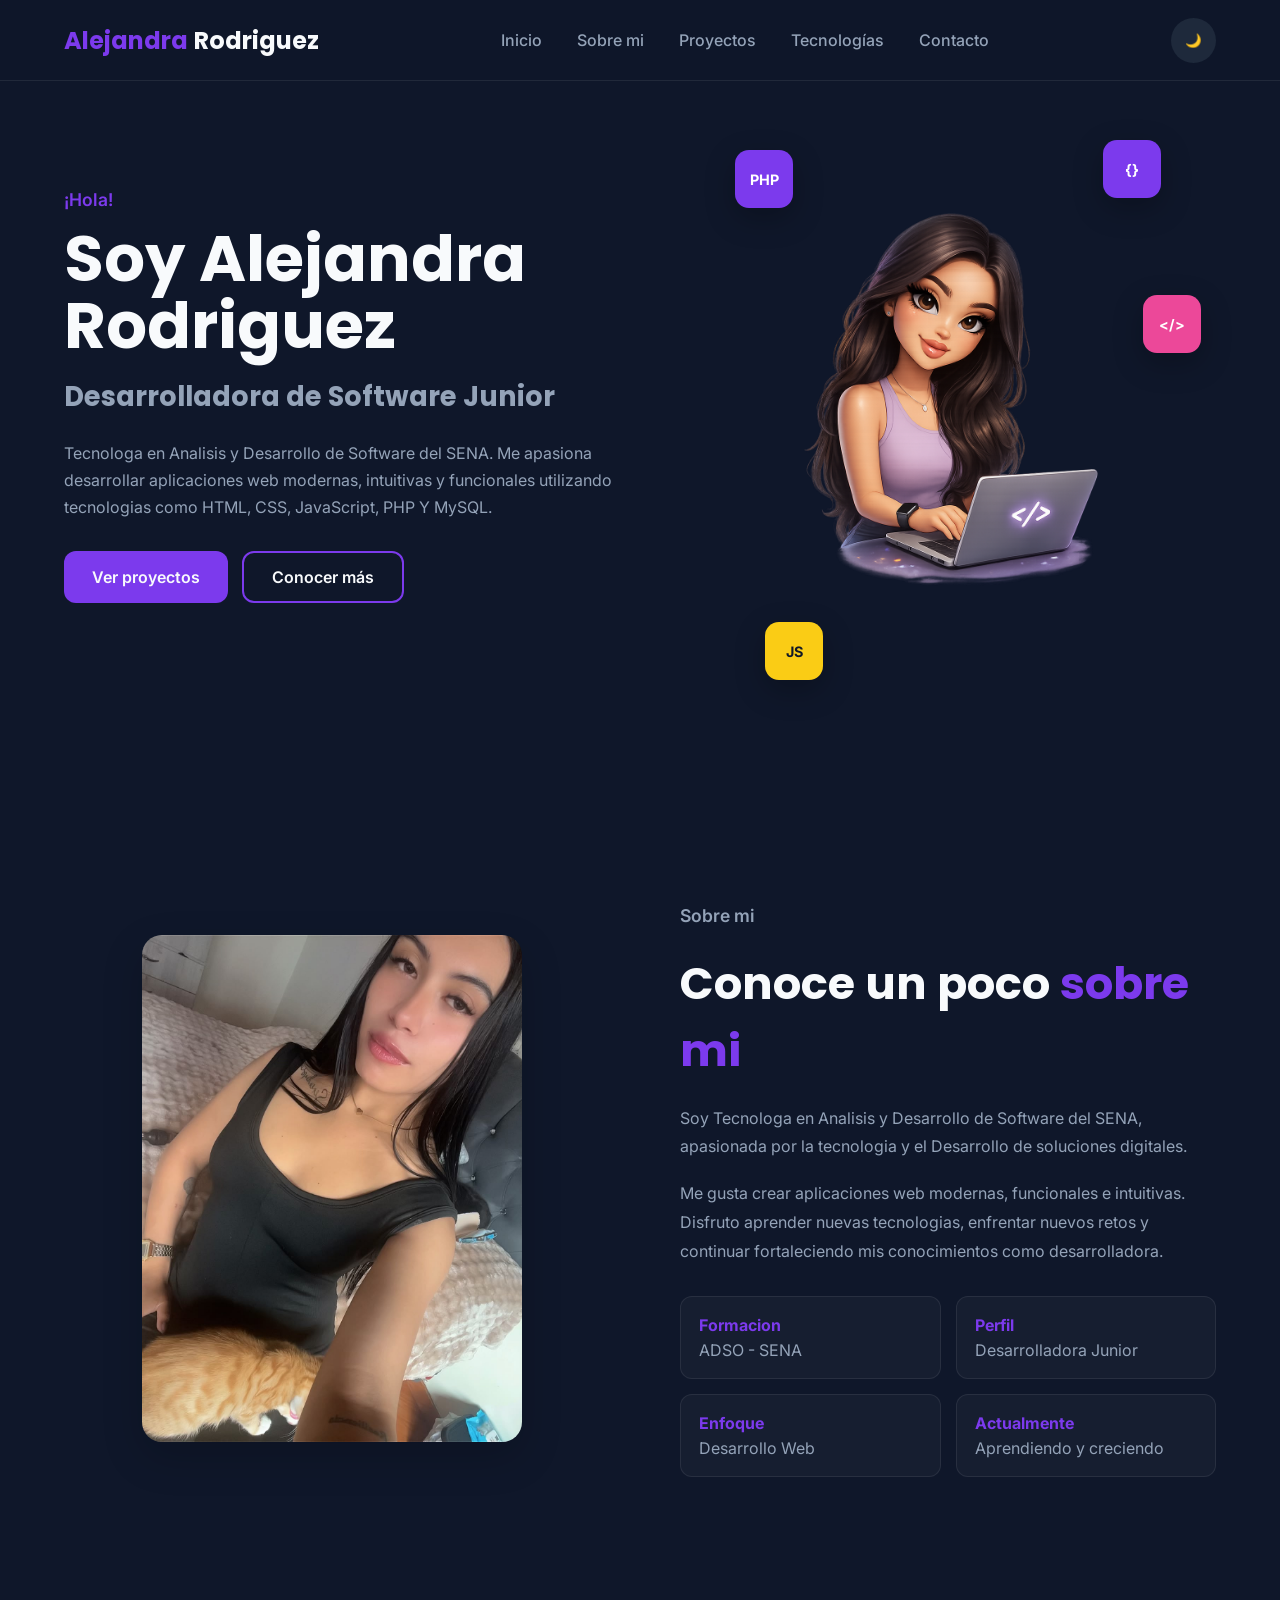
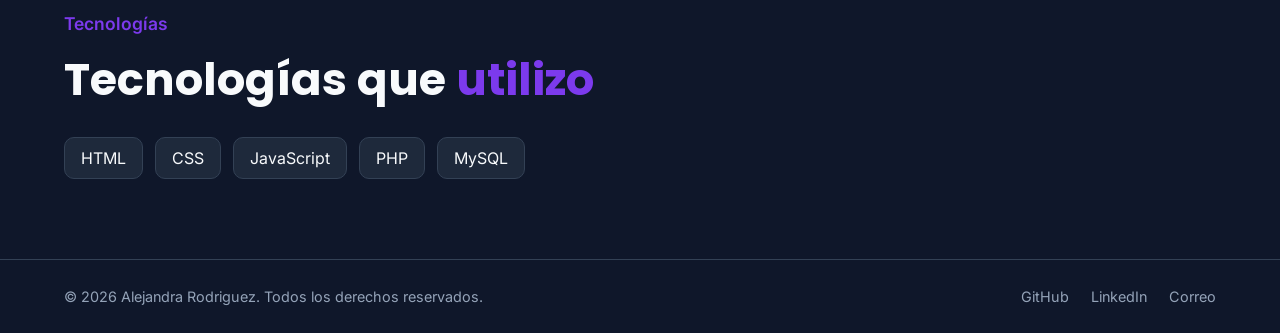
==== index.html @ d9936457 "Add portfolio website" ====
<!DOCTYPE html>
<html lang="es">

<head>
    
    <meta charset="UTF-8">
    <meta name="viewport" content="width=device-width, initial-scale=1.0">

    <title>Alejandra Rodriguez</title>

    <!--google fonts-->
    <link rel="preconnect" href="https://fonts.googleapis.com">
    <link rel="preconnect" href="https://fonts.gstatic.com" crossorigin>
    <link href="https://fonts.googleapis.com/css2?family=Inter:wght@300;400;500;600;700&family=Poppins:wght@400;500;600;700&display=swap" rel="stylesheet">

    <!--CSS-->

    <link rel="stylesheet" href="assets/css/variables.css">
    <link rel="stylesheet" href="assets/css/global.css">
    <link rel="stylesheet" href="assets/css/navbar.css">
    <link rel="stylesheet" href="assets/css/hero.css">
    <link rel="stylesheet" href="assets/css/about.css">
    <link rel="stylesheet" href="assets/css/projects.css">
    <link rel="stylesheet" href="assets/css/responsive.css">
    <link rel="stylesheet" href="assets/css/footer.css">
</head>
<body>
    <div id="navbar"></div>

    <main>

        <section id="inicio" class="hero">
            <div class="container hero-container">
                <!--==== TEXTO ===== -->

                <div class="hero-content">

                    <p class="hero-greeting">
                        ¡Hola!
                    </p>

                    <h1>
                        Soy <span>Alejandra Rodriguez</span>
                    </h1>

                    <h2>
                        Desarrolladora de Software Junior
                    </h2>

                    <p class="hero-description">
                        Tecnologa en Analisis y Desarrollo de Software del SENA.
                        Me apasiona desarrollar aplicaciones web modernas, 
                        intuitivas y funcionales utilizando tecnologias como
                        HTML, CSS, JavaScript, PHP Y MySQL.
                    </p>

                    <div class="hero-buttons">

                        <a href="pages/projects.html" class="btn-primary">
                            Ver proyectos
                        </a>

                        <a href="#sobre-mi" class="btn-secondary">
                            Conocer más
                        </a>
                    </div>

                </div>

                <!-- IMAGEN -->

                <div class="hero-image">

                    <div class="hero-glow"></div>

                    <div class="floating-tech tech-php">
                        PHP
                    </div>

                    <div class="floating-tech tech-js">
                        JS
                    </div>

                    <div class="floating-tech tech-html">
                        &lt;/&gt;
                    </div>

                    <div class="floating-tech tech-code">
                        {}
                    </div>

                    <img 
                    src="assets/img/profile/profile.png/ChatGPT Image 27 jul 2026, 09_53_08 p.m.png" alt="Alejandra Rodriguez">
                </div>
            </div>
        </section>

        <!--============== SOBRE MI ==============-->

        <section id="sobre-mi" class="about">

            <div class="container about-container">

                <!-- FOTO -->

                <div class="about-image">

                    <img
                    src="assets/img/about/Alejandra.jpeg" alt="Alejandra Rodriguez">
                </div>

                <!-- INFORMACION -->

                <div class="about-content">

                    <p class="about-label">
                        Sobre mi 
                    </p>

                    <h2>
                        Conoce un poco <span>sobre mi</span>
                    </h2>

                    <p>
                        Soy Tecnologa en Analisis y Desarrollo de Software
                        del SENA, apasionada por la tecnologia y el Desarrollo
                        de soluciones digitales.
                    </p>

                    <p>
                        Me gusta crear aplicaciones web modernas, funcionales 
                        e intuitivas. Disfruto aprender nuevas tecnologias,
                        enfrentar nuevos retos y continuar fortaleciendo mis 
                        conocimientos como desarrolladora.
                    </p>

                    <!-- INFORMACION PERSONAL/PROFESIONAL -->

                    <div class="about-info">

                        <div class="about-info-item">
                            <strong>Formacion</strong>
                            <span>ADSO - SENA</span>
                        </div>

                        <div class="about-info-item">
                            <strong>Perfil</strong>
                            <span>Desarrolladora Junior</span>
                        </div>

                        <div class="about-info-item">
                            <strong>Enfoque</strong>
                            <span>Desarrollo Web</span>
                        </div>

                        <div class="about-info-item">
                            <strong>Actualmente</strong>
                            <span>Aprendiendo y creciendo</span>
                        </div>
                    </div>
                </div>
            </div>
        </section>

        <section id="tecnologias" class="technologies">
            <div class="container">
                <p class="about-label">Tecnologías</p>
                <h2>Tecnologías que <span>utilizo</span></h2>
                <div class="technology-list" aria-label="Tecnologías">
                    <span>HTML</span><span>CSS</span><span>JavaScript</span>
                    <span>PHP</span><span>MySQL</span>
                </div>
            </div>
        </section>


    </main>

    <div id="site-footer"></div>

    <script src="assets/js/navbar.js"></script>
</body>
</html>
---- assets/css/variables.css ----
:root{

    /*===== COLORES =====*/

    --primary-color:#7C3AED;
    --secondary-color:#EC4899;
    --background-color:#0F172A;
    --surface-color:#1E293B;
    --white:#F8FAFC;
    --gray:#94A3B8;
    --border-color:#334155;

    /*==== TIPOGRAFIA =====*/

    --title-font: 'Poppins', sans-serif;
    --text-font: 'Inter', sans-serif;

    /*===== TAMAÑOS =====*/

    --h1:4rem;
    --h2:2.8rem;
    --h3:2rem;
    --text:1rem;
    --small:0.9rem;

    /*===== ESPACIADOS =====*/

    --section-padding:120px;
    --container-width:1200px;

    /*===== BORDES =====*/

    --radius:18px;

    /*===== SOMBRAS =====*/

    --shadow:0 15px 40px rgba(0,0,0,.18);

    /*===== TRANSICION =====*/

    --transition:0.35s ease;
}
---- assets/css/global.css ----
/* Reset */

*{

    margin:0;
    padding:0;
    box-sizing: border-box;

}

html{

    scroll-behavior: smooth;

}

body{
    background:var(--background-color);
    color:var(--white);
    font-family: var(--text-font);
    overflow-x: hidden;
}

/*contenedor*/

.container{

    width:90%;
    max-width: var(--container-width);
    margin:auto;
}

/*Titulos*/

h1,h2,h3{

    font-family:var(--title-font);

}

a{

    text-decoration: none;

}

li{
    list-style: none;
}

img{

    width: 100%;

    display: block;

}

section{

    padding:var(--section-padding) 0;

}

/*=========== BOTONES =========*/

.btn-primary,
.btn-secondary{

    display: inline-flex;
    align-items: center;
    justify-content: center;
    text-decoration: none;
    font-family:var(--text-font);
    font-size:1rem;
    padding: 14px 28px;
    border-radius: 12px;
    font-weight: 600;
    transition: var(--transition);
    cursor:pointer;

}

.btn-primary{

    background: var(--primary-color);
    color: var(--white);

}

.btn-primary:hover{

    transform: translateY(-4px);
    box-shadow: var(--shadow);

}

.btn-secondary{
    border:2px solid var(--primary-color);
    color: var(--white);
    background: transparent;

}

.btn-secondary:hover{
    background:var(--primary-color);

}
---- assets/css/navbar.css ----
/*======= HEADER ==========*/

.header{

    position: fixed;
    top: 0;
    left: 0;
    width: 100%;
    z-index: 1000;
    backdrop-filter: blur(12px);
    background: rgba(15, 23, 42, 0.75);
    border-bottom: 1px solid rgba(255, 255, 255, .08);
}

/*=========== NAVBAR =========*/

.navbar{

    position: relative;
    height: 80px;
    display: flex;
    justify-content: space-between;
    align-items: center;
}

.logo{

  display: flex;
  align-items: center;
  gap: 6px;
  font-family: var(--title-font);
  font-size: 1.5rem;
  font-weight: 700;
}

.logo-primary{

    color: var(--primary-color);

}

.logo-secondary{

    color: var(--white)
}

/*=============== MENU ===========*/

.nav-menu{

    display: flex;
    gap: 35px;
}

.nav-link{

    color: var(--gray);
    font-weight: 500;
    transition: var(--transition);
}

.nav-link:hover{

    color: var(--white);

}

/*============= BOTON =========*/

.theme-btn{

    width: 45px;
    height: 45px;
    border-radius: 50%;
    border: none;
    cursor: pointer;
    background: var(--surface-color);
    color: var(--white);
    transition: var(--transition);

}

.theme-btn:hover{

    background: var(--primary-color);
}

.menu-toggle {
    display: none;
    width: 42px;
    height: 42px;
    padding: 10px;
    border: 1px solid var(--border-color);
    border-radius: 10px;
    background: var(--surface-color);
    cursor: pointer;
}

.menu-toggle span {
    display: block;
    height: 2px;
    margin: 4px 0;
    background: var(--white);
}
---- assets/css/hero.css ----
/*=========== HERO =============*/

.hero{

    min-height: calc(100vh - 80px);
    display: flex;
    align-items: center;
    padding: 60px 0;
}

.hero-container{

    display: grid;
    grid-template-columns: 1fr 1fr;
    align-items: center;
    gap: 50px;
}

/*================ TEXTO =============*/

.hero-content{

    position: relative;
    z-index: 2;
}

.hero-greeting{

    color: var(--primary-color);
    font-size: 1.1rem;
    font-weight: 600;
    margin-bottom: 15px;
}

.hero h1{

    font-size: 4rem;
    line-height: 1.05;
    margin-bottom: 20px;
}


.hero h2{

    color: var(--gray);
    font-size: 1.7rem;
    line-height: 1.3;
    margin-bottom: 25px;
}

.hero-description{

    color: var(--gray);
    line-height: 1.7;
    max-width: 600px;
    margin-bottom: 30px;
}

/*============= BOTONES ============*/

.hero-social{
    display: flex;
    gap: 18px;
}

.hero-social a{

    color: var(--white);
    font-size: 0.95rem;
    transition: var(--transition);
}

.hero-social a:hover{

    color: var(--primary-color);
}

/*============== IMAGEN ==========*/

.hero-image{

    position: relative;
    min-height: 500px;
    display: flex;
    justify-content: center;
    align-items: center;
}

.hero-image img{

    width: 420px;
    max-width: 100%;
    position: relative;
    z-index: 2;
}


/*=========== ICONOS ==============*/

.floating-tech{

    position: absolute;
    display: flex;
    align-items: center;
    justify-content: center;
    width: 58px;
    height: 58px;
    border-radius: 14px;
    font-weight: 700;
    font-size: 0.9rem;
    z-index: 3;
    box-shadow: 0 10px 30px rgba(0, 0, 0, 0.25);
    animation: floating 4s ease-in-out infinite;
}

.tech-php{

    background: #7c3aed;
    top: 55px;
    left: 70px;
    color: white;
}

.tech-js{

    background: #facc15;
    color: #111827;
    bottom: 45px;
    left: 100px;
    animation-delay: 1.5s;
}

.tech-code{

    background: #7c3aed;
    top: 45px;
    right: 55px;
    color: white;
    animation-delay: 0.5s;
}

.tech-html{

    background: #ec4899;
    top: 200px;
    right: 15px;
    color: white;
    animation-delay: 1s;
}

/*============== ANIMACION ============*/

@keyframes floating{

    0%{
        transform: translateY(0);
    }
    50%{
        transform: translateY(-10px);
    }
    100%{
        transform: translateY(0);
    }
}

.hero-buttons {
    display: flex;
    flex-wrap: wrap;
    gap: 14px;
    margin-bottom: 28px;
}
---- assets/css/about.css ----
/*============= SOBRE MI ==============*/

.about{

    min-height: 0;
    display: flex;
    align-items: center;
    padding: 80px 0;

}

.about-container{

    display: grid;
    grid-template-columns: 1fr 1fr;
    align-items: center;
    gap: 80px;
}

/*============== IMAGEN ============*/

.about-image{

    display: flex;
    justify-content: center;
    align-items: center;
}

.about-image img{

    width: 380px;
    max-width: 100%;
    border-radius: 20px;
    object-fit: cover;
    box-shadow: var(--shadow);
}

/*============== CONTENIDO ==========*/

.about-content{

    max-width: 600px;
}

.about-label{

    color: var(--primary-color);
    font-size: 1.1rem;
    font-weight: 600;
    margin-bottom: 12px;
}

.about-content h2{

    font-size: 2.8rem;
    margin-bottom: 20px;
}

.about-content h2 span{

    color: var(--primary-color);
}

.about-content p{

    color: var(--gray);
    line-height: 1.8;
    margin-bottom: 18px;
}

/*================ INFORMACION ===========*/

.about-info{

    display: grid;
    grid-template-columns: repeat(2, 1fr);
    gap: 15px;
    margin-top: 30px;
}

.about-info-item{

    padding: 18px;
    border: 1px solid rgba(255, 255, 255, 0.08);
    border-radius: 12px;
    background: rgba(255, 255, 255, 0.03);
}

.about-info-item strong{

    display: block;
    color: var(--primary-color);
    margin-bottom: 5px;
}

.about-info-item span{

    color: var(--gray);
}
---- assets/css/projects.css ----
/*=============== SECCION PROYECTO ==========*/

.projects-section{

    min-height: calc(100vh - 80px);
    padding: 100px 10% 80px;
}

/*===============ENCABEZADO ===========*/

.projects-tag{

    display: inline-block;
    color: #8b5cf6;
    font-size: 16px;
    font-weight: 600;
    margin-bottom: 15px;
}

.section-tag {
    display: inline-block;
    color: #8b5cf6;
    font-size: 16px;
    font-weight: 600;
    margin-bottom: 15px;
}

.projects-header h1{

    margin: 0;
    color: #f8fafc;
    font-size: 48px;
    font-weight: 800;
    line-height: 1.15;
}

.projects-header h1 span{

    color: #8b5cf6;
}

.projects-header p{

    margin-top: 20px;
    color: #94a3b8;
    font-size: 17px;
    line-height: 1.7;
}

/*============= GRID DE PROYECTOS ============*/

.projects-grid{

    display: grid;
    grid-template-columns: repeat(
        auto-fit,
        minmax(min(100%, 320px), 1fr)
    );

    gap: 30px;
    max-width: 1100px;
    margin: 40px auto 0;
}

/*================ TARJETA =========*/

.project-card{

    background: #151d32;
    border: 1px solid rgba(139, 92, 246, 0.15);
    border-radius: 22px;
    overflow: hidden;
    transition: 
    transform 0.3s ease,
    border-color 0.3s ease,
    box-shadow 0.3s ease;
}

.project-card:hover{

    transform: translateY(-8px);
    border-color: rgba(139, 92, 246, 0.5);
    box-shadow: 0 20px 50px rgba(0, 0, 0, 0.25);
}

/*================ IMAGEN =============*/

.project-image{

    height: 250px;
    background: linear-gradient(135deg, #211c4d, #111827);

    display: flex;
    align-items: center;
    justify-content: center;
}

.image-placeholder{

    text-align: center;
    color: #8b5cf6;
}

.image-placeholder span{
    display: block;
    font-size: 55px;
    font-weight: 800;
    margin-bottom: 8px;

}

.image-placeholder p{

    margin: 0;
    color: #94a3b8;
    font-size: 14px;
}

/*================ CONTENIDO ==============*/

.project-content{

    padding: 30px;
}

.project-number{

    color: #8b5cf6;
    font-size: 13px;
    font-weight: 700;
    text-transform: uppercase;
    letter-spacing: 1px;
}

.project-content h2{

    margin: 10px 0 15px;
    color: #f8fafc;
    font-size: 30px;
    font-weight: 800;
}

.project-content p{

    margin-bottom: 25px;
    color: #94a3b8;
    font-size: 15px;
    line-height: 1.7;
}

/*================ TECNOLOGIAS ==============*/

.project-technologies{

    display: flex;
    flex-wrap: wrap;
    gap: 8px;
    margin-bottom: 28px;
}

.project-technologies span{

    padding: 7px 12px;
    background: rgba(139, 92, 246, 0.12);
    border: 1px solid rgba(139, 92, 246, 0.2);
    border-radius: 8px;
    color: #c4b5fd;
    font-size: 12px;
    font-weight: 600;
}

/*================= BOTON ===============*/

.project-button{

    display: inline-flex;
    align-items: center;
    gap: 10px;
    padding: 12px 20px;
    background: #7c3aed;
    border-radius: 10px;
    color: white;
    font-size: 14px;
    font-weight: 600;
    text-decoration: none;
    transition: 
    background 0.3s ease,
    transform 0.3s ease;
}

.project-button:hover{

    background: #8b5cf6;
    transform: translateX(4px);
}

.project-button span{

    font-size: 18px;
}

/*============== RESPONSIVE ============*/

@media (max-width: 768px) {

    .projects-section{
        padding: 80px 6%;
    }

    .projects-header h1 {
        font-size: 38px;
    }

    .projects-header p{
        font-size: 15px;
    }

    .project-image{
        height: 220px;
    }
}
---- assets/css/responsive.css ----
/* Shared responsive layout rules */

.technologies h2 {
    margin-bottom: 24px;
    font-size: var(--h2);
}

.technologies {
    padding: 56px 0 80px;
}

.technologies h2 span {
    color: var(--primary-color);
}

.technology-list {
    display: flex;
    flex-wrap: wrap;
    gap: 12px;
}

.technology-list span {
    padding: 10px 16px;
    border: 1px solid var(--border-color);
    border-radius: 10px;
    background: var(--surface-color);
    color: var(--white);
}

.light-theme {
    --background-color: #f8fafc;
    --surface-color: #e2e8f0;
    --white: #0f172a;
    --gray: #475569;
    --border-color: #cbd5e1;
    --shadow: 0 15px 40px rgba(15, 23, 42, 0.12);
}

.light-theme .header {
    background: rgba(248, 250, 252, 0.88);
    border-bottom-color: rgba(15, 23, 42, 0.1);
}

.light-theme .projects-header h1,
.light-theme .project-content h2,
.light-theme .project-detail-header h1,
.light-theme .project-description h2,
.light-theme .project-info h2 {
    color: #0f172a;
}

.light-theme .projects-header p,
.light-theme .project-content p,
.light-theme .project-detail-header p,
.light-theme .project-description p,
.light-theme .project-preview-placeholder,
.light-theme .project-info-item p,
.light-theme .image-placeholder p {
    color: #475569;
}

.light-theme .project-card,
.light-theme .feature-card,
.light-theme .project-info {
    background: #ffffff;
}

.light-theme .project-image,
.light-theme .project-preview {
    background: linear-gradient(135deg, #f3e8ff, #e2e8f0);
}

.light-theme .project-btn-secondary {
    color: #0f172a;
}

.light-theme .project-btn-github {
    background: #ffffff;
    color: #0f172a;
}

.light-theme .project-btn-github:hover {
    background: #f3e8ff;
}

.light-theme .project-tech {
    color: #5b21b6;
    background: #f3e8ff;
}

.light-theme .project-technologies span {
    color: #5b21b6;
}

@media (max-width: 850px) {
    .menu-toggle {
        display: block;
        order: 3;
    }

    .nav-menu {
        display: none;
        position: absolute;
        z-index: 5;
        top: 100%;
        left: 0;
        right: 0;
        padding: 10px 20px;
        flex-direction: column;
        gap: 0;
        border: 1px solid var(--border-color);
        border-radius: 0 0 14px 14px;
        background: var(--background-color);
        box-shadow: var(--shadow);
    }

    .nav-menu.is-open {
        display: flex;
    }

    .nav-link {
        display: block;
        padding: 12px 4px;
    }

    .hero-container,
    .about-container {
        grid-template-columns: minmax(0, 1fr);
        gap: 40px;
    }

    .hero-content {
        order: 1;
    }

    .hero-image {
        order: 0;
        min-height: 360px;
    }

    .hero-image img {
        width: min(360px, 80%);
    }

    .about-container {
        gap: 32px;
    }

    .about-image img {
        width: min(380px, 100%);
    }

    .project-content {
        gap: 36px;
    }
}

@media (max-width: 600px) {
    :root {
        --section-padding: 72px;
        --h2: 2rem;
    }

    .hero {
        padding-top: 100px;
    }

    .about {
        padding: 56px 0;
    }

    .technologies {
        padding: 40px 0 56px;
    }

    .hero h1 {
        font-size: clamp(2.3rem, 10vw, 3.2rem);
        overflow-wrap: anywhere;
    }

    .hero h2 {
        font-size: 1.35rem;
    }

    .hero-image {
        min-height: 300px;
    }

    .floating-tech {
        width: 48px;
        height: 48px;
    }

    .tech-php {
        left: 2%;
    }

    .tech-js {
        left: 5%;
    }

    .tech-code {
        right: 2%;
    }

    .tech-html {
        right: 0;
    }

    .about-info {
        grid-template-columns: 1fr;
    }

    .projects-section {
        padding-right: 5%;
        padding-left: 5%;
    }

    .project-content {
        padding: 22px;
    }

    .project-preview {
        min-height: 250px;
    }

    .technology-list span {
        padding: 9px 12px;
    }
}
---- assets/css/footer.css ----
.site-footer {
    padding: 28px 0;
    border-top: 1px solid var(--border-color);
    background: var(--background-color);
}

.footer-content {
    display: flex;
    align-items: center;
    justify-content: space-between;
    gap: 20px;
}

.footer-copyright {
    margin: 0;
    color: var(--gray);
    font-size: 0.9rem;
}

.footer-social {
    display: flex;
    flex-wrap: wrap;
    gap: 22px;
}

.footer-social a {
    color: var(--gray);
    font-size: 0.9rem;
    transition: color var(--transition);
}

.footer-social a:hover,
.footer-social a:focus-visible {
    color: var(--primary-color);
}

@media (max-width: 600px) {
    .footer-content {
        flex-direction: column;
        align-items: flex-start;
        gap: 14px;
    }

    .footer-social {
        gap: 16px;
    }
}
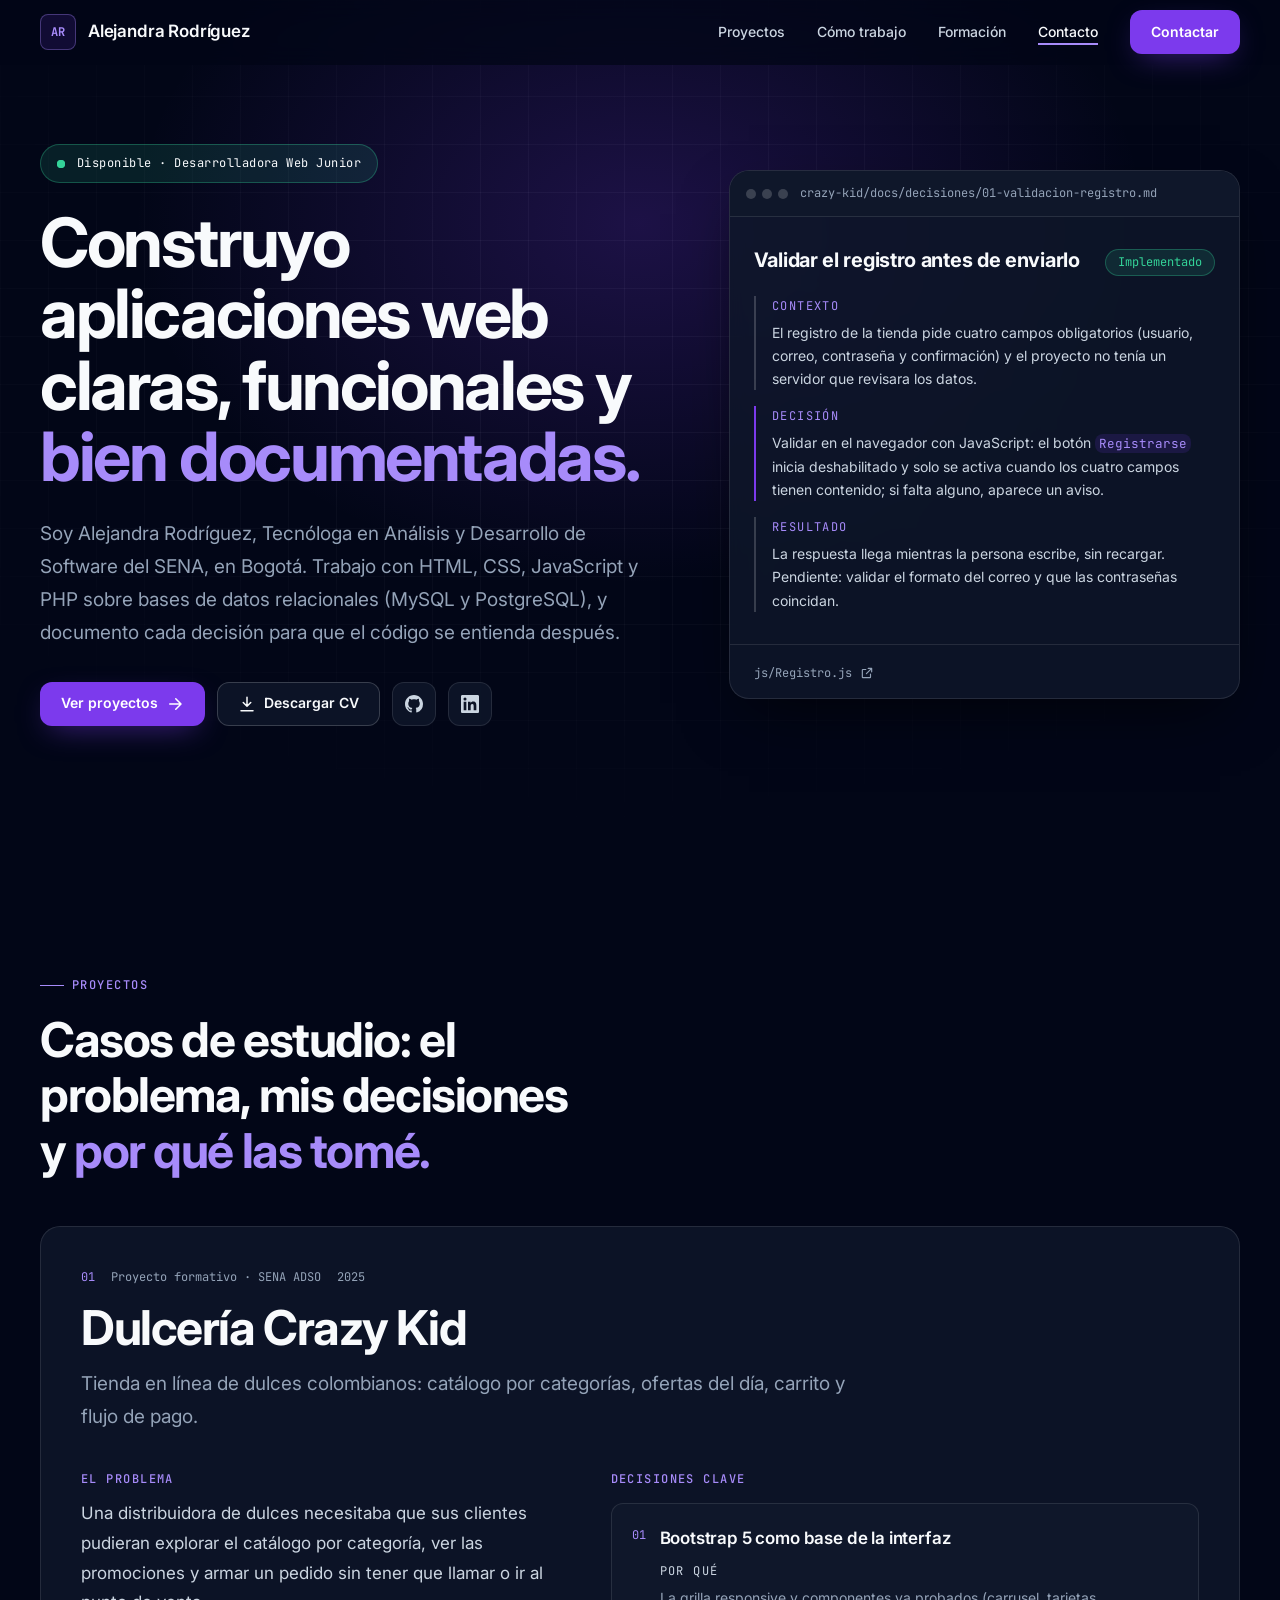
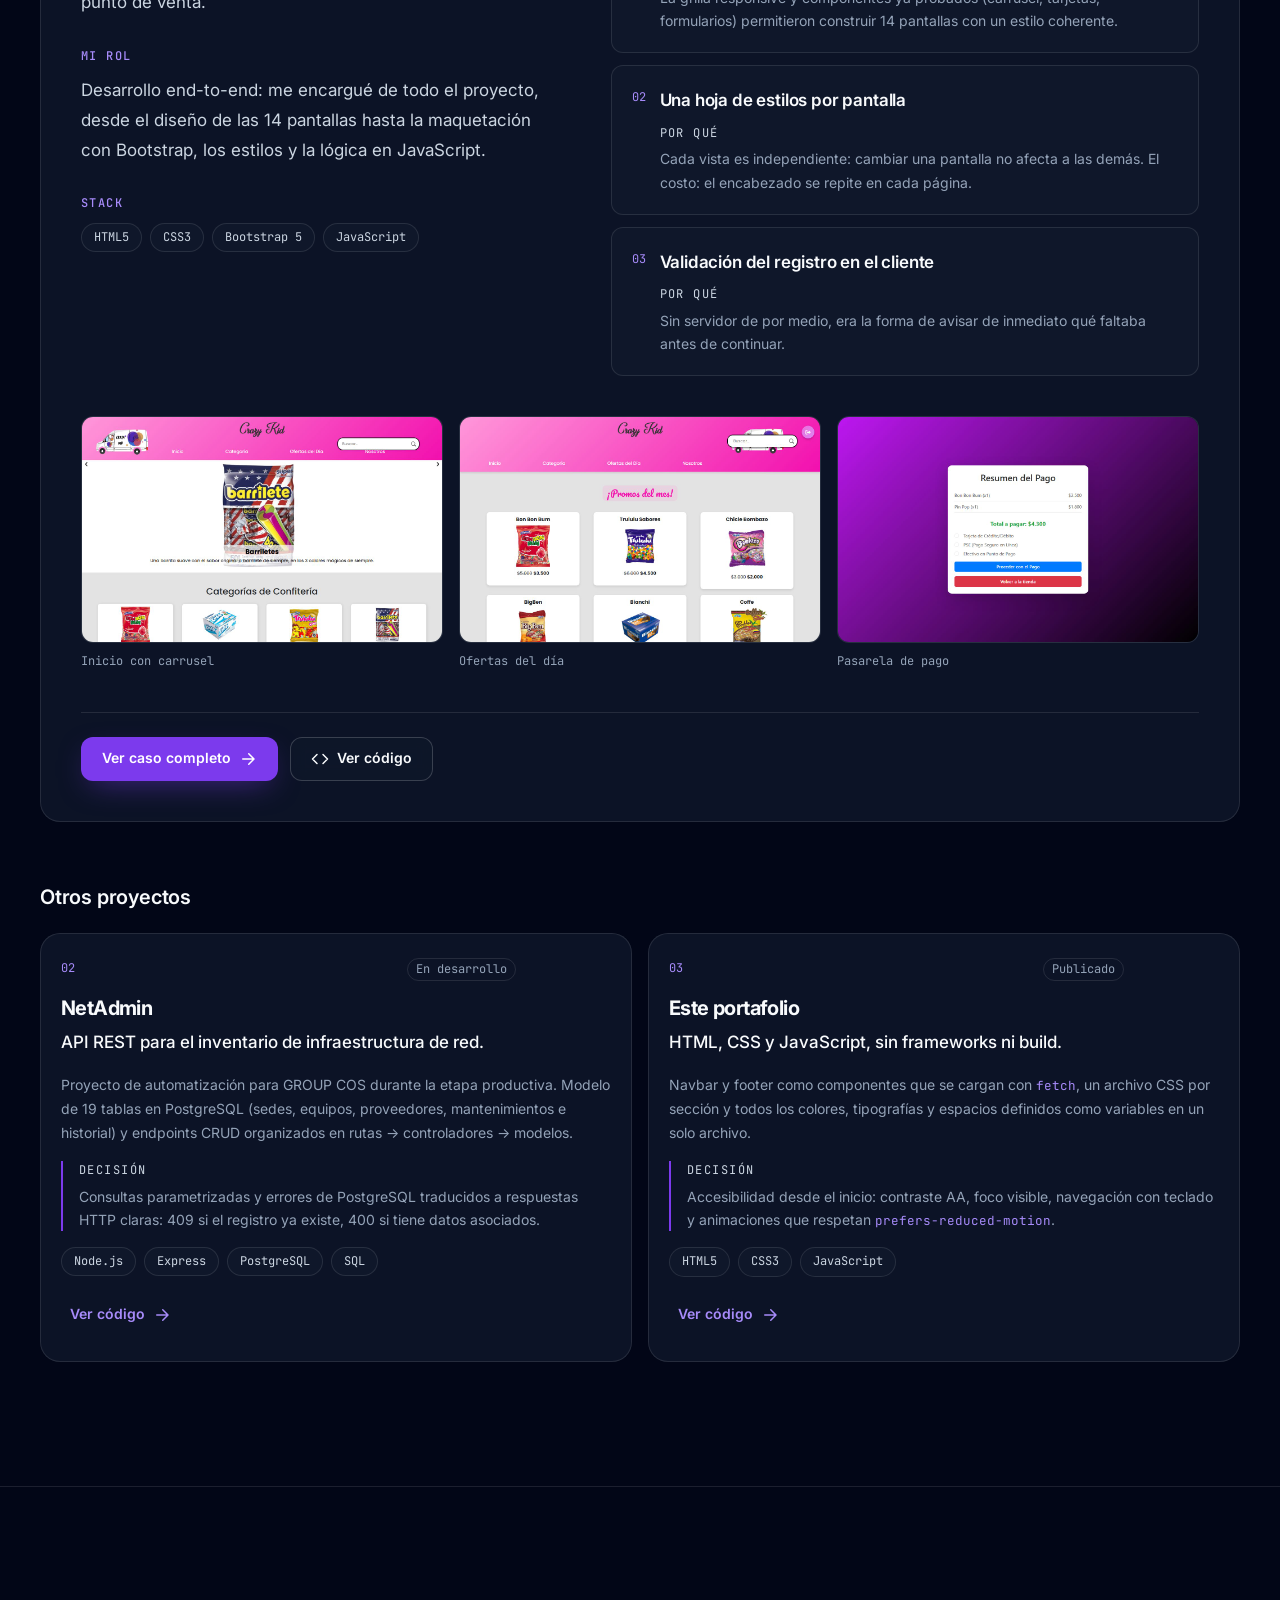
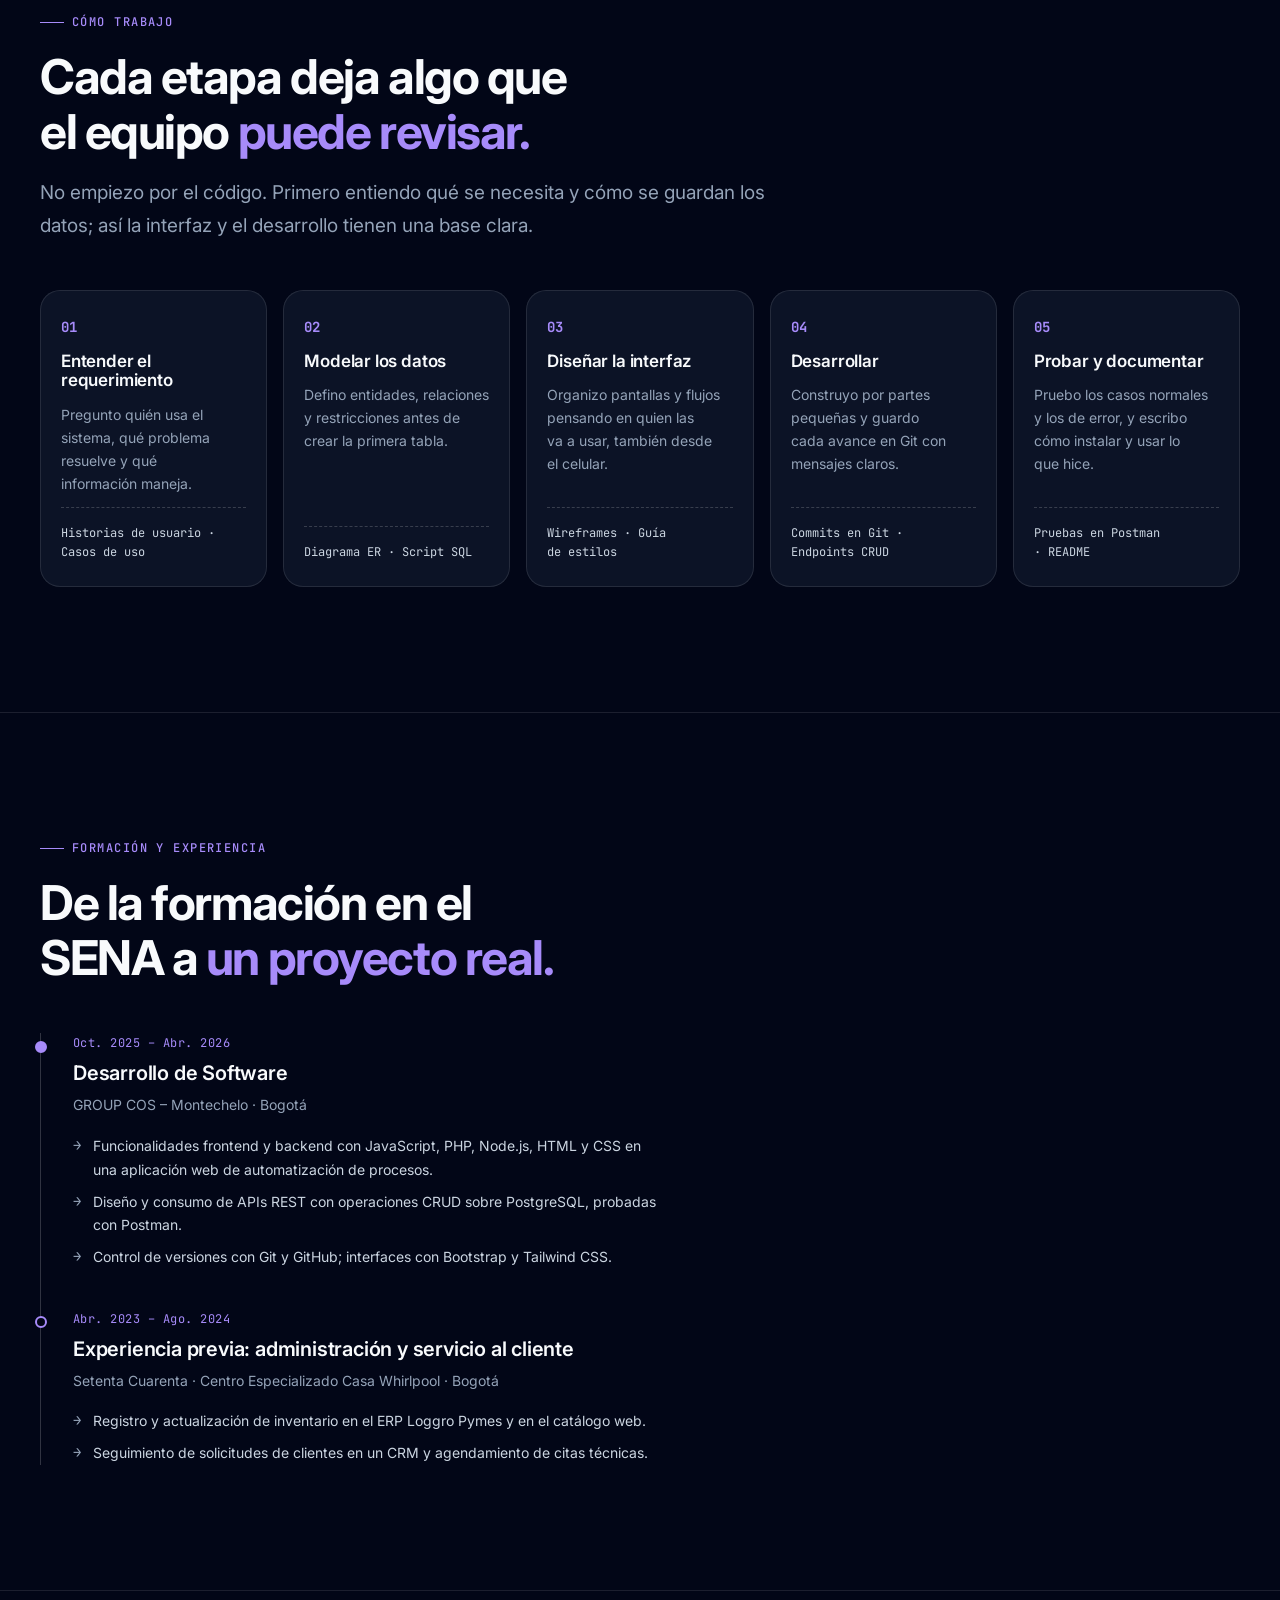
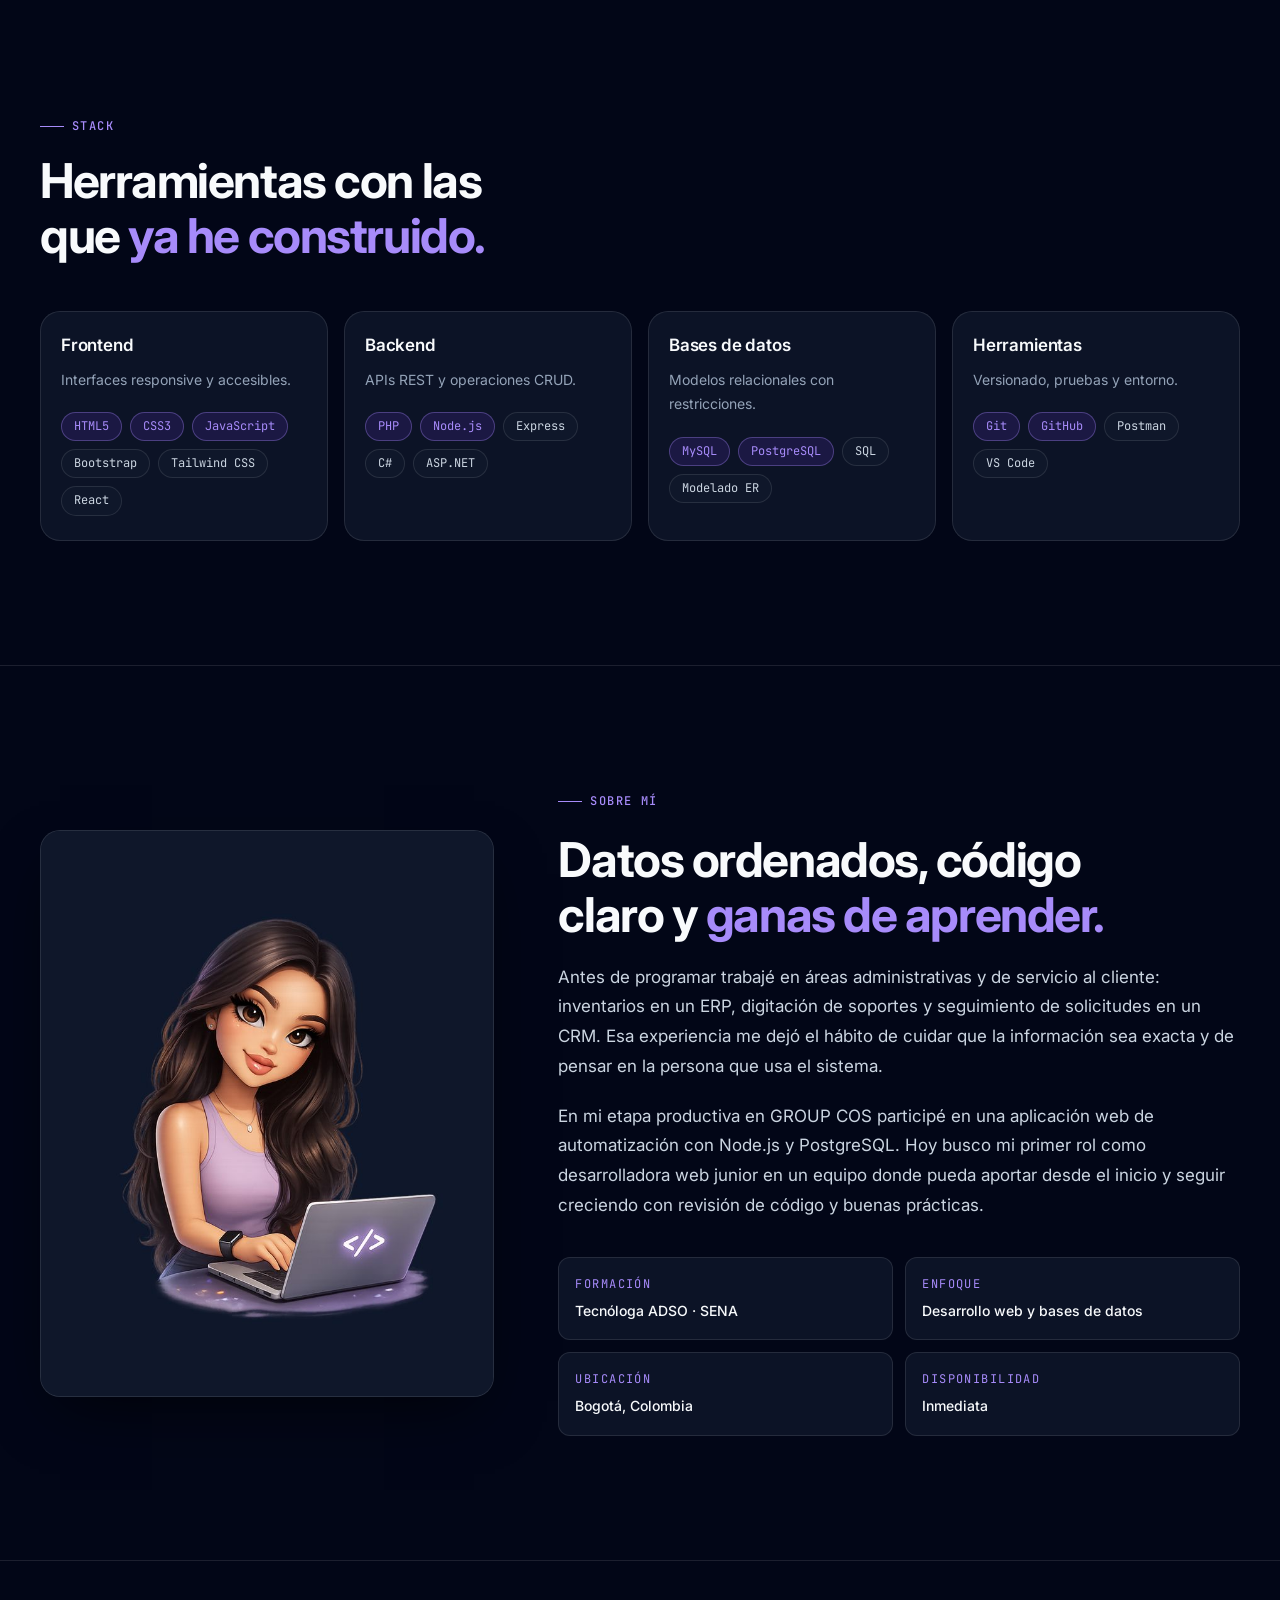
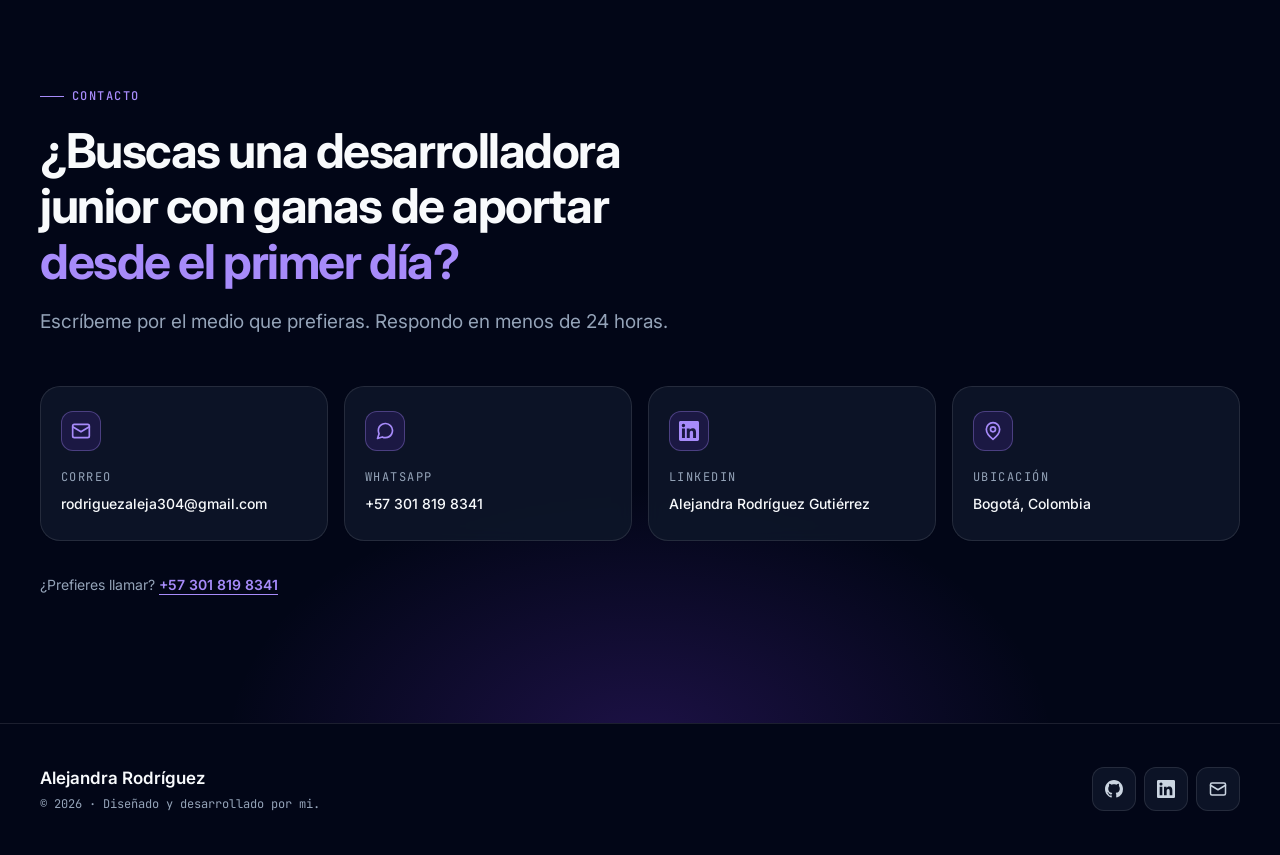
==== commit 04ca7a1b: "Rediseñar portafolio como one-page con casos de estudio - Nuevo sistema visual: fondo oscuro, acento" ====
--- a/index.html
+++ b/index.html
@@ -2,182 +2,638 @@
 <html lang="es">
 
 <head>
-    
     <meta charset="UTF-8">
     <meta name="viewport" content="width=device-width, initial-scale=1.0">
 
-    <title>Alejandra Rodriguez</title>
-
-    <!--google fonts-->
+    <title>Alejandra Rodríguez · Desarrolladora Web Junior</title>
+    <meta name="description" content="Portafolio de Alejandra Rodríguez, Tecnóloga en Análisis y Desarrollo de Software (SENA) en Bogotá. Desarrollo web con HTML, CSS, JavaScript, PHP y bases de datos relacionales.">
+    <meta name="theme-color" content="#020617">
+    <meta property="og:title" content="Alejandra Rodríguez · Desarrolladora Web Junior">
+    <meta property="og:description" content="Construyo aplicaciones web claras, funcionales y bien documentadas.">
+    <meta property="og:type" content="website">
+
+    <script>document.documentElement.classList.add("js");</script>
+
+    <!-- Fuentes -->
     <link rel="preconnect" href="https://fonts.googleapis.com">
     <link rel="preconnect" href="https://fonts.gstatic.com" crossorigin>
-    <link href="https://fonts.googleapis.com/css2?family=Inter:wght@300;400;500;600;700&family=Poppins:wght@400;500;600;700&display=swap" rel="stylesheet">
-
-    <!--CSS-->
-
+    <link href="https://fonts.googleapis.com/css2?family=Inter:wght@400;500;600;700&family=JetBrains+Mono:wght@400;500;700&display=swap" rel="stylesheet">
+
+    <!-- CSS -->
     <link rel="stylesheet" href="assets/css/variables.css">
     <link rel="stylesheet" href="assets/css/global.css">
     <link rel="stylesheet" href="assets/css/navbar.css">
     <link rel="stylesheet" href="assets/css/hero.css">
+    <link rel="stylesheet" href="assets/css/projects.css">
+    <link rel="stylesheet" href="assets/css/process.css">
+    <link rel="stylesheet" href="assets/css/education.css">
+    <link rel="stylesheet" href="assets/css/technologies.css">
     <link rel="stylesheet" href="assets/css/about.css">
-    <link rel="stylesheet" href="assets/css/projects.css">
+    <link rel="stylesheet" href="assets/css/contact.css">
+    <link rel="stylesheet" href="assets/css/footer.css">
     <link rel="stylesheet" href="assets/css/responsive.css">
-    <link rel="stylesheet" href="assets/css/footer.css">
 </head>
-<body>
+
+<body data-root="">
+
+    <a href="#main" class="skip-link">Saltar al contenido</a>
+
     <div id="navbar"></div>
 
-    <main>
-
-        <section id="inicio" class="hero">
-            <div class="container hero-container">
-                <!--==== TEXTO ===== -->
+    <main id="main">
+
+        <!--================ 1. HERO ================-->
+
+        <section id="inicio" class="hero" aria-labelledby="hero-title">
+            <div class="hero-bg" aria-hidden="true">
+                <div class="hero-grid"></div>
+                <div class="hero-glow"></div>
+            </div>
+
+            <div class="container hero-inner">
 
                 <div class="hero-content">
 
-                    <p class="hero-greeting">
-                        ¡Hola!
+                    <p class="status-badge">
+                        <span class="status-dot" aria-hidden="true"></span>
+                        Disponible · Desarrolladora Web Junior
                     </p>
 
-                    <h1>
-                        Soy <span>Alejandra Rodriguez</span>
+                    <h1 id="hero-title" class="hero-title">
+                        Construyo aplicaciones web claras, funcionales y
+                        <span class="accent">bien documentadas.</span>
                     </h1>
 
-                    <h2>
-                        Desarrolladora de Software Junior
+                    <p class="hero-summary">
+                        Soy Alejandra Rodríguez, Tecnóloga en Análisis y Desarrollo de Software
+                        del SENA, en Bogotá. Trabajo con HTML, CSS, JavaScript y PHP sobre bases
+                        de datos relacionales (MySQL y PostgreSQL), y documento cada decisión
+                        para que el código se entienda después.
+                    </p>
+
+                    <div class="btn-group hero-actions">
+                        <a href="#proyectos" class="btn btn--primary">
+                            Ver proyectos
+                            <svg viewBox="0 0 24 24" fill="none" stroke="currentColor" stroke-width="2" stroke-linecap="round" stroke-linejoin="round" aria-hidden="true"><path d="M5 12h14M13 5l7 7-7 7"/></svg>
+                        </a>
+
+                        <a href="assets/docs/cv-alejandra-rodriguez.pdf" class="btn btn--secondary" download>
+                            <svg viewBox="0 0 24 24" fill="none" stroke="currentColor" stroke-width="2" stroke-linecap="round" stroke-linejoin="round" aria-hidden="true"><path d="M12 3v12m0 0-5-5m5 5 5-5M4 21h16"/></svg>
+                            Descargar CV
+                        </a>
+
+                        <a href="https://github.com/alejandra08-lang" class="btn btn--icon" target="_blank" rel="noopener noreferrer" aria-label="GitHub (se abre en una pestaña nueva)">
+                            <svg viewBox="0 0 16 16" fill="currentColor" aria-hidden="true"><path d="M8 0C3.58 0 0 3.58 0 8c0 3.54 2.29 6.53 5.47 7.59.4.07.55-.17.55-.38 0-.19-.01-.82-.01-1.49-2.01.37-2.53-.49-2.69-.94-.09-.23-.48-.94-.82-1.13-.28-.15-.68-.52-.01-.53.63-.01 1.08.58 1.23.82.72 1.21 1.87.87 2.33.66.07-.52.28-.87.51-1.07-1.78-.2-3.64-.89-3.64-3.95 0-.87.31-1.59.82-2.15-.08-.2-.36-1.02.08-2.12 0 0 .67-.21 2.2.82.64-.18 1.32-.27 2-.27.68 0 1.36.09 2 .27 1.53-1.04 2.2-.82 2.2-.82.44 1.1.16 1.92.08 2.12.51.56.82 1.27.82 2.15 0 3.07-1.87 3.75-3.65 3.95.29.25.54.73.54 1.48 0 1.07-.01 1.93-.01 2.2 0 .21.15.46.55.38A8.01 8.01 0 0 0 16 8c0-4.42-3.58-8-8-8z"/></svg>
+                        </a>
+
+                        <a href="https://www.linkedin.com/in/alejandra-rodr%C3%ADguez-guti%C3%A9rrez-524193262" class="btn btn--icon" target="_blank" rel="noopener noreferrer" aria-label="LinkedIn (se abre en una pestaña nueva)">
+                            <svg viewBox="0 0 24 24" fill="currentColor" aria-hidden="true"><path d="M20.45 20.45h-3.56v-5.57c0-1.33-.02-3.04-1.85-3.04-1.85 0-2.14 1.45-2.14 2.94v5.67H9.35V9h3.41v1.56h.05c.48-.9 1.64-1.85 3.37-1.85 3.6 0 4.27 2.37 4.27 5.46v6.28zM5.34 7.43a2.06 2.06 0 1 1 0-4.13 2.06 2.06 0 0 1 0 4.13zM7.12 20.45H3.56V9h3.56v11.45zM22.22 0H1.77C.79 0 0 .77 0 1.73v20.54C0 23.23.79 24 1.77 24h20.45c.98 0 1.78-.77 1.78-1.73V1.73C24 .77 23.2 0 22.22 0z"/></svg>
+                        </a>
+                    </div>
+
+                </div>
+
+                <!-- Tarjeta tipo documento técnico: decisión real del proyecto Dulcería
+                     (ver PROYECTO_V4/js/Registro.js en el repositorio crazy-kids) -->
+
+                <article class="doc-card card" aria-label="Ejemplo de documentación técnica: decisión 01 del proyecto Dulcería">
+
+                    <header class="doc-card-bar">
+                        <span class="doc-card-dots" aria-hidden="true"><i></i><i></i><i></i></span>
+                        <span class="doc-card-path">crazy-kid/docs/decisiones/01-validacion-registro.md</span>
+                    </header>
+
+                    <div class="doc-card-body">
+                        <div class="doc-card-head">
+                            <h2 class="doc-card-title">Validar el registro antes de enviarlo</h2>
+                            <span class="doc-card-status">Implementado</span>
+                        </div>
+
+                        <dl class="doc-card-blocks">
+                            <div class="doc-block">
+                                <dt>Contexto</dt>
+                                <dd>
+                                    El registro de la tienda pide cuatro campos obligatorios
+                                    (usuario, correo, contraseña y confirmación) y el proyecto
+                                    no tenía un servidor que revisara los datos.
+                                </dd>
+                            </div>
+                            <div class="doc-block">
+                                <dt>Decisión</dt>
+                                <dd>
+                                    Validar en el navegador con JavaScript: el botón
+                                    <code>Registrarse</code> inicia deshabilitado y solo se activa
+                                    cuando los cuatro campos tienen contenido; si falta alguno,
+                                    aparece un aviso.
+                                </dd>
+                            </div>
+                            <div class="doc-block">
+                                <dt>Resultado</dt>
+                                <dd>
+                                    La respuesta llega mientras la persona escribe, sin recargar.
+                                    Pendiente: validar el formato del correo y que las contraseñas coincidan.
+                                </dd>
+                            </div>
+                        </dl>
+                    </div>
+
+                    <footer class="doc-card-foot">
+                        <a href="https://github.com/alejandra08-lang/crazy-kids/blob/main/PROYECTO_V4/js/Registro.js" target="_blank" rel="noopener noreferrer">
+                            js/Registro.js
+                            <span class="sr-only">(ver el código en GitHub, se abre en una pestaña nueva)</span>
+                            <svg viewBox="0 0 24 24" fill="none" stroke="currentColor" stroke-width="2" stroke-linecap="round" stroke-linejoin="round" aria-hidden="true"><path d="M14 4h6v6M20 4l-9 9M18 14v5a1 1 0 0 1-1 1H5a1 1 0 0 1-1-1V7a1 1 0 0 1 1-1h5"/></svg>
+                        </a>
+                    </footer>
+
+                </article>
+
+            </div>
+        </section>
+
+        <!--================ 2. PROYECTOS ================-->
+
+        <section id="proyectos" class="section projects" aria-labelledby="proyectos-title">
+            <div class="container">
+
+                <header class="section-header" data-reveal>
+                    <p class="eyebrow">Proyectos</p>
+                    <h2 id="proyectos-title" class="section-title">
+                        Casos de estudio: el problema, mis decisiones y
+                        <span class="accent">por qué las tomé.</span>
                     </h2>
-
-                    <p class="hero-description">
-                        Tecnologa en Analisis y Desarrollo de Software del SENA.
-                        Me apasiona desarrollar aplicaciones web modernas, 
-                        intuitivas y funcionales utilizando tecnologias como
-                        HTML, CSS, JavaScript, PHP Y MySQL.
+                </header>
+
+                <!-- PROYECTO DESTACADO: DULCERÍA -->
+
+                <article class="case-card card" aria-labelledby="dulceria-title" data-reveal>
+
+                    <header class="case-header">
+                        <p class="case-meta">
+                            <span>01</span>
+                            <span>Proyecto formativo · SENA ADSO</span>
+                            <span>2025</span>
+                        </p>
+                        <h3 id="dulceria-title" class="case-title">Dulcería Crazy Kid</h3>
+                        <p class="case-tagline">
+                            Tienda en línea de dulces colombianos: catálogo por categorías,
+                            ofertas del día, carrito y flujo de pago.
+                        </p>
+                    </header>
+
+                    <div class="case-body">
+
+                        <div class="case-story">
+                            <div class="case-block">
+                                <h4 class="case-label">El problema</h4>
+                                <p>
+                                    Una distribuidora de dulces necesitaba que sus clientes pudieran
+                                    explorar el catálogo por categoría, ver las promociones y armar un
+                                    pedido sin tener que llamar o ir al punto de venta.
+                                </p>
+                            </div>
+
+                            <div class="case-block">
+                                <h4 class="case-label">Mi rol</h4>
+                                <p>
+                                    Desarrollo end-to-end: me encargué de todo el proyecto,
+                                    desde el diseño de las 14 pantallas hasta la maquetación
+                                    con Bootstrap, los estilos y la lógica en JavaScript.
+                                </p>
+                            </div>
+
+                            <div class="case-block">
+                                <h4 class="case-label">Stack</h4>
+                                <ul class="chip-list" aria-label="Tecnologías de Dulcería">
+                                    <li class="chip">HTML5</li>
+                                    <li class="chip">CSS3</li>
+                                    <li class="chip">Bootstrap 5</li>
+                                    <li class="chip">JavaScript</li>
+                                </ul>
+                            </div>
+                        </div>
+
+                        <div class="case-decisions">
+                            <h4 class="case-label">Decisiones clave</h4>
+                            <!-- [COMPLETAR: confirma o ajusta cada "por qué"; se dedujeron del código del repositorio] -->
+                            <ol class="decision-list">
+                                <li class="decision">
+                                    <h5 class="decision-title">Bootstrap 5 como base de la interfaz</h5>
+                                    <p class="decision-why">
+                                        <span class="decision-why-label">Por qué</span>
+                                        La grilla responsive y componentes ya probados (carrusel,
+                                        tarjetas, formularios) permitieron construir 14 pantallas con
+                                        un estilo coherente.
+                                    </p>
+                                </li>
+                                <li class="decision">
+                                    <h5 class="decision-title">Una hoja de estilos por pantalla</h5>
+                                    <p class="decision-why">
+                                        <span class="decision-why-label">Por qué</span>
+                                        Cada vista es independiente: cambiar una pantalla no afecta
+                                        a las demás. El costo: el encabezado se repite en cada página.
+                                    </p>
+                                </li>
+                                <li class="decision">
+                                    <h5 class="decision-title">Validación del registro en el cliente</h5>
+                                    <p class="decision-why">
+                                        <span class="decision-why-label">Por qué</span>
+                                        Sin servidor de por medio, era la forma de avisar de inmediato
+                                        qué faltaba antes de continuar.
+                                    </p>
+                                </li>
+                            </ol>
+                        </div>
+
+                    </div>
+
+                    <ul class="case-gallery" aria-label="Capturas de Dulcería">
+                        <li>
+                            <figure>
+                                <img src="assets/img/projects/dulceria/inicio.jpg" width="1280" height="800" loading="lazy" alt="Página de inicio de Crazy Kid: encabezado rosado con el logo, menú y buscador, carrusel de productos y categorías de confitería.">
+                                <figcaption>Inicio con carrusel</figcaption>
+                            </figure>
+                        </li>
+                        <li>
+                            <figure>
+                                <img src="assets/img/projects/dulceria/ofertas.jpg" width="1280" height="800" loading="lazy" alt="Página de ofertas del día con tarjetas de productos que muestran el precio anterior tachado y el precio de promoción.">
+                                <figcaption>Ofertas del día</figcaption>
+                            </figure>
+                        </li>
+                        <li>
+                            <figure>
+                                <img src="assets/img/projects/dulceria/pasarela.jpg" width="1280" height="800" loading="lazy" alt="Resumen del pago con dos productos, total a pagar y opciones de tarjeta, PSE o efectivo.">
+                                <figcaption>Pasarela de pago</figcaption>
+                            </figure>
+                        </li>
+                    </ul>
+
+                    <footer class="btn-group case-actions">
+                        <a href="pages/proyecto-dulceria.html" class="btn btn--primary">
+                            Ver caso completo
+                            <svg viewBox="0 0 24 24" fill="none" stroke="currentColor" stroke-width="2" stroke-linecap="round" stroke-linejoin="round" aria-hidden="true"><path d="M5 12h14M13 5l7 7-7 7"/></svg>
+                        </a>
+                        <a href="https://github.com/alejandra08-lang/crazy-kids" class="btn btn--secondary" target="_blank" rel="noopener noreferrer">
+                            <svg viewBox="0 0 24 24" fill="none" stroke="currentColor" stroke-width="2" stroke-linecap="round" stroke-linejoin="round" aria-hidden="true"><path d="m16 18 6-6-6-6M8 6l-6 6 6 6"/></svg>
+                            Ver código
+                            <span class="sr-only">(se abre en una pestaña nueva)</span>
+                        </a>                    </footer>
+
+                </article>
+
+                <!-- OTROS PROYECTOS -->
+
+                <h3 class="subsection-title" data-reveal>Otros proyectos</h3>
+
+                <ul class="mini-grid">
+
+                    <li class="mini-card card" data-reveal>
+                        <p class="mini-meta">
+                            <span>02</span>
+                            <span class="mini-status">En desarrollo</span>
+                        </p>
+                        <h4 class="mini-title">NetAdmin</h4>
+                        <p class="mini-tagline">API REST para el inventario de infraestructura de red.</p>
+                        <p class="mini-desc">
+                            Proyecto de automatización para GROUP COS durante la etapa productiva.
+                            Modelo de 19 tablas en PostgreSQL (sedes, equipos, proveedores,
+                            mantenimientos e historial) y endpoints CRUD organizados en
+                            rutas → controladores → modelos.
+                        </p>
+                        <p class="mini-decision">
+                            <span class="decision-why-label">Decisión</span>
+                            Consultas parametrizadas y errores de PostgreSQL traducidos a respuestas
+                            HTTP claras: 409 si el registro ya existe, 400 si tiene datos asociados.
+                        </p>
+                        <ul class="chip-list" aria-label="Tecnologías de NetAdmin">
+                            <li class="chip">Node.js</li>
+                            <li class="chip">Express</li>
+                            <li class="chip">PostgreSQL</li>
+                            <li class="chip">SQL</li>
+                        </ul>
+                        <a href="https://github.com/alejandra08-lang/netadmin" class="btn btn--ghost mini-link" target="_blank" rel="noopener noreferrer">
+                            Ver código <span class="sr-only">de NetAdmin (se abre en una pestaña nueva)</span>
+                            <svg viewBox="0 0 24 24" fill="none" stroke="currentColor" stroke-width="2" stroke-linecap="round" stroke-linejoin="round" aria-hidden="true"><path d="M5 12h14M13 5l7 7-7 7"/></svg>
+                        </a>
+                    </li>
+
+                    <li class="mini-card card" data-reveal>
+                        <p class="mini-meta">
+                            <span>03</span>
+                            <span class="mini-status">Publicado</span>
+                        </p>
+                        <h4 class="mini-title">Este portafolio</h4>
+                        <p class="mini-tagline">HTML, CSS y JavaScript, sin frameworks ni build.</p>
+                        <p class="mini-desc">
+                            Navbar y footer como componentes que se cargan con <code>fetch</code>,
+                            un archivo CSS por sección y todos los colores, tipografías y espacios
+                            definidos como variables en un solo archivo.
+                        </p>
+                        <p class="mini-decision">
+                            <span class="decision-why-label">Decisión</span>
+                            Accesibilidad desde el inicio: contraste AA, foco visible, navegación
+                            con teclado y animaciones que respetan <code>prefers-reduced-motion</code>.
+                        </p>
+                        <ul class="chip-list" aria-label="Tecnologías del portafolio">
+                            <li class="chip">HTML5</li>
+                            <li class="chip">CSS3</li>
+                            <li class="chip">JavaScript</li>
+                        </ul>
+                        <a href="https://github.com/alejandra08-lang/PORTAFOLIO2026" class="btn btn--ghost mini-link" target="_blank" rel="noopener noreferrer">
+                            Ver código <span class="sr-only">del portafolio (se abre en una pestaña nueva)</span>
+                            <svg viewBox="0 0 24 24" fill="none" stroke="currentColor" stroke-width="2" stroke-linecap="round" stroke-linejoin="round" aria-hidden="true"><path d="M5 12h14M13 5l7 7-7 7"/></svg>
+                        </a>
+                    </li>
+
+                </ul>
+
+            </div>
+        </section>
+
+        <!--================ 3. CÓMO TRABAJO ================-->
+
+        <section id="proceso" class="section process" aria-labelledby="proceso-title">
+            <div class="container">
+
+                <header class="section-header" data-reveal>
+                    <p class="eyebrow">Cómo trabajo</p>
+                    <h2 id="proceso-title" class="section-title">
+                        Cada etapa deja algo que el equipo
+                        <span class="accent">puede revisar.</span>
+                    </h2>
+                    <p class="section-lead">
+                        No empiezo por el código. Primero entiendo qué se necesita y cómo se
+                        guardan los datos; así la interfaz y el desarrollo tienen una base clara.
                     </p>
-
-                    <div class="hero-buttons">
-
-                        <a href="pages/projects.html" class="btn-primary">
-                            Ver proyectos
-                        </a>
-
-                        <a href="#sobre-mi" class="btn-secondary">
-                            Conocer más
-                        </a>
-                    </div>
-
+                </header>
+
+                <ol class="process-list">
+                    <li class="process-step card" data-reveal>
+                        <span class="process-number" aria-hidden="true">01</span>
+                        <h3>Entender el requerimiento</h3>
+                        <p>Pregunto quién usa el sistema, qué problema resuelve y qué información maneja.</p>
+                        <p class="process-output"><span class="sr-only">Entregable: </span>Historias de usuario · Casos de uso</p>
+                    </li>
+                    <li class="process-step card" data-reveal>
+                        <span class="process-number" aria-hidden="true">02</span>
+                        <h3>Modelar los datos</h3>
+                        <p>Defino entidades, relaciones y restricciones antes de crear la primera tabla.</p>
+                        <p class="process-output"><span class="sr-only">Entregable: </span>Diagrama ER · Script SQL</p>
+                    </li>
+                    <li class="process-step card" data-reveal>
+                        <span class="process-number" aria-hidden="true">03</span>
+                        <h3>Diseñar la interfaz</h3>
+                        <p>Organizo pantallas y flujos pensando en quien las va a usar, también desde el celular.</p>
+                        <p class="process-output"><span class="sr-only">Entregable: </span>Wireframes · Guía de estilos</p>
+                    </li>
+                    <li class="process-step card" data-reveal>
+                        <span class="process-number" aria-hidden="true">04</span>
+                        <h3>Desarrollar</h3>
+                        <p>Construyo por partes pequeñas y guardo cada avance en Git con mensajes claros.</p>
+                        <p class="process-output"><span class="sr-only">Entregable: </span>Commits en Git · Endpoints CRUD</p>
+                    </li>
+                    <li class="process-step card" data-reveal>
+                        <span class="process-number" aria-hidden="true">05</span>
+                        <h3>Probar y documentar</h3>
+                        <p>Pruebo los casos normales y los de error, y escribo cómo instalar y usar lo que hice.</p>
+                        <p class="process-output"><span class="sr-only">Entregable: </span>Pruebas en Postman · README</p>
+                    </li>
+                </ol>
+
+            </div>
+        </section>
+
+        <!--================ 4. FORMACIÓN Y EXPERIENCIA ================-->
+
+        <section id="formacion" class="section education" aria-labelledby="formacion-title">
+            <div class="container">
+
+                <header class="section-header" data-reveal>
+                    <p class="eyebrow">Formación y experiencia</p>
+                    <h2 id="formacion-title" class="section-title">
+                        De la formación en el SENA a
+                        <span class="accent">un proyecto real.</span>
+                    </h2>
+                </header>
+
+                <ol class="timeline">
+
+                    <li class="timeline-item" data-reveal>
+                        <p class="timeline-period">Oct. 2025 – Abr. 2026</p>
+                        <h3 class="timeline-title">Desarrollo de Software </h3>
+                        <p class="timeline-place">GROUP COS – Montechelo · Bogotá</p>
+                        <ul class="timeline-list">
+                            <li>Funcionalidades frontend y backend con JavaScript, PHP, Node.js, HTML y CSS en una aplicación web de automatización de procesos.</li>
+                            <li>Diseño y consumo de APIs REST con operaciones CRUD sobre PostgreSQL, probadas con Postman.</li>
+                            <li>Control de versiones con Git y GitHub; interfaces con Bootstrap y Tailwind CSS.</li>
+                        </ul>
+                    </li>
+
+
+                    <li class="timeline-item" data-reveal>
+                        <p class="timeline-period">Abr. 2023 – Ago. 2024</p>
+                        <h3 class="timeline-title">Experiencia previa: administración y servicio al cliente</h3>
+                        <p class="timeline-place">Setenta Cuarenta · Centro Especializado Casa Whirlpool · Bogotá</p>
+                        <ul class="timeline-list">
+                            <li>Registro y actualización de inventario en el ERP Loggro Pymes y en el catálogo web.</li>
+                            <li>Seguimiento de solicitudes de clientes en un CRM y agendamiento de citas técnicas.</li>
+                        </ul>
+                    </li>
+
+                </ol>
+
+            </div>
+        </section>
+
+        <!--================ 5. STACK ================-->
+
+        <section id="stack" class="section stack" aria-labelledby="stack-title">
+            <div class="container">
+
+                <header class="section-header" data-reveal>
+                    <p class="eyebrow">Stack</p>
+                    <h2 id="stack-title" class="section-title">
+                        Herramientas con las que
+                        <span class="accent">ya he construido.</span>
+                    </h2>
+                </header>
+
+                <ul class="stack-grid">
+                    <li class="stack-card card" data-reveal>
+                        <h3>Frontend</h3>
+                        <p class="stack-note">Interfaces responsive y accesibles.</p>
+                        <ul class="chip-list">
+                            <li class="chip chip--accent">HTML5</li>
+                            <li class="chip chip--accent">CSS3</li>
+                            <li class="chip chip--accent">JavaScript</li>
+                            <li class="chip">Bootstrap</li>
+                            <li class="chip">Tailwind CSS</li>
+                            <li class="chip">React</li>
+                        </ul>
+                    </li>
+                    <li class="stack-card card" data-reveal>
+                        <h3>Backend</h3>
+                        <p class="stack-note">APIs REST y operaciones CRUD.</p>
+                        <ul class="chip-list">
+                            <li class="chip chip--accent">PHP</li>
+                            <li class="chip chip--accent">Node.js</li>
+                            <li class="chip">Express</li>
+                            <li class="chip">C#</li>
+                            <li class="chip">ASP.NET</li>
+                        </ul>
+                    </li>
+                    <li class="stack-card card" data-reveal>
+                        <h3>Bases de datos</h3>
+                        <p class="stack-note">Modelos relacionales con restricciones.</p>
+                        <ul class="chip-list">
+                            <li class="chip chip--accent">MySQL</li>
+                            <li class="chip chip--accent">PostgreSQL</li>
+                            <li class="chip">SQL</li>
+                            <li class="chip">Modelado ER</li>
+                        </ul>
+                    </li>
+                    <li class="stack-card card" data-reveal>
+                        <h3>Herramientas</h3>
+                        <p class="stack-note">Versionado, pruebas y entorno.</p>
+                        <ul class="chip-list">
+                            <li class="chip chip--accent">Git</li>
+                            <li class="chip chip--accent">GitHub</li>
+                            <li class="chip">Postman</li>
+                            <li class="chip">VS Code</li>
+                        </ul>
+                    </li>
+                </ul>
+
+            </div>
+        </section>
+
+        <!--================ 6. SOBRE MÍ ================-->
+
+        <section id="sobre-mi" class="section about" aria-labelledby="sobre-mi-title">
+            <div class="container about-inner">
+
+                <figure class="about-media" data-reveal>
+                    <img src="assets/img/profile/alejandra-ilustracion.jpg" width="720" height="1080" loading="lazy" alt="Ilustración de Alejandra Rodríguez sonriendo frente a un portátil con el símbolo de código en la tapa.">
+                </figure>
+
+                <div class="about-content" data-reveal>
+                    <p class="eyebrow">Sobre mí</p>
+                    <h2 id="sobre-mi-title" class="section-title">
+                        Datos ordenados, código claro y
+                        <span class="accent">ganas de aprender.</span>
+                    </h2>
+
+                    <!-- [COMPLETAR: revisa que estos párrafos suenen a ti] -->
+                    <p>
+                        Antes de programar trabajé en áreas administrativas y de servicio al cliente:
+                        inventarios en un ERP, digitación de soportes y seguimiento de solicitudes en
+                        un CRM. Esa experiencia me dejó el hábito de cuidar que la información sea
+                        exacta y de pensar en la persona que usa el sistema.
+                    </p>
+                    <p>
+                        En mi etapa productiva en GROUP COS participé en una aplicación web de
+                        automatización con Node.js y PostgreSQL. Hoy busco mi primer rol como
+                        desarrolladora web junior en un equipo donde pueda aportar desde el inicio
+                        y seguir creciendo con revisión de código y buenas prácticas.
+                    </p>
+
+                    <dl class="about-facts">
+                        <div class="about-fact">
+                            <dt>Formación</dt>
+                            <dd>Tecnóloga ADSO · SENA</dd>
+                        </div>
+                        <div class="about-fact">
+                            <dt>Enfoque</dt>
+                            <dd>Desarrollo web y bases de datos</dd>
+                        </div>
+                        <div class="about-fact">
+                            <dt>Ubicación</dt>
+                            <dd>Bogotá, Colombia</dd>
+                        </div>
+                        <div class="about-fact">
+                            <dt>Disponibilidad</dt>
+                            <dd>Inmediata</dd>
+                        </div>
+                    </dl>
                 </div>
 
-                <!-- IMAGEN -->
-
-                <div class="hero-image">
-
-                    <div class="hero-glow"></div>
-
-                    <div class="floating-tech tech-php">
-                        PHP
-                    </div>
-
-                    <div class="floating-tech tech-js">
-                        JS
-                    </div>
-
-                    <div class="floating-tech tech-html">
-                        &lt;/&gt;
-                    </div>
-
-                    <div class="floating-tech tech-code">
-                        {}
-                    </div>
-
-                    <img 
-                    src="assets/img/profile/profile.png/ChatGPT Image 27 jul 2026, 09_53_08 p.m.png" alt="Alejandra Rodriguez">
-                </div>
             </div>
         </section>
 
-        <!--============== SOBRE MI ==============-->
-
-        <section id="sobre-mi" class="about">
-
-            <div class="container about-container">
-
-                <!-- FOTO -->
-
-                <div class="about-image">
-
-                    <img
-                    src="assets/img/about/Alejandra.jpeg" alt="Alejandra Rodriguez">
-                </div>
-
-                <!-- INFORMACION -->
-
-                <div class="about-content">
-
-                    <p class="about-label">
-                        Sobre mi 
+        <!--================ 7. CONTACTO ================-->
+
+        <section id="contacto" class="section contact" aria-labelledby="contacto-title">
+            <div class="contact-glow" aria-hidden="true"></div>
+            <div class="container">
+
+                <header class="section-header contact-header" data-reveal>
+                    <p class="eyebrow">Contacto</p>
+                    <h2 id="contacto-title" class="section-title contact-title">
+                        ¿Buscas una desarrolladora junior con ganas de aportar
+                        <span class="accent">desde el primer día?</span>
+                    </h2>
+                    <p class="section-lead">
+                        Escríbeme por el medio que prefieras.
+                        <!-- [COMPLETAR: confirma el tiempo de respuesta] -->
+                        Respondo en menos de 24 horas.
                     </p>
-
-                    <h2>
-                        Conoce un poco <span>sobre mi</span>
-                    </h2>
-
-                    <p>
-                        Soy Tecnologa en Analisis y Desarrollo de Software
-                        del SENA, apasionada por la tecnologia y el Desarrollo
-                        de soluciones digitales.
-                    </p>
-
-                    <p>
-                        Me gusta crear aplicaciones web modernas, funcionales 
-                        e intuitivas. Disfruto aprender nuevas tecnologias,
-                        enfrentar nuevos retos y continuar fortaleciendo mis 
-                        conocimientos como desarrolladora.
-                    </p>
-
-                    <!-- INFORMACION PERSONAL/PROFESIONAL -->
-
-                    <div class="about-info">
-
-                        <div class="about-info-item">
-                            <strong>Formacion</strong>
-                            <span>ADSO - SENA</span>
-                        </div>
-
-                        <div class="about-info-item">
-                            <strong>Perfil</strong>
-                            <span>Desarrolladora Junior</span>
-                        </div>
-
-                        <div class="about-info-item">
-                            <strong>Enfoque</strong>
-                            <span>Desarrollo Web</span>
-                        </div>
-
-                        <div class="about-info-item">
-                            <strong>Actualmente</strong>
-                            <span>Aprendiendo y creciendo</span>
-                        </div>
-                    </div>
-                </div>
+                </header>
+
+                <ul class="contact-grid">
+                    <li data-reveal>
+                        <a href="mailto:rodriguezaleja304@gmail.com" class="contact-card card">
+                            <span class="contact-icon" aria-hidden="true">
+                                <svg viewBox="0 0 24 24" fill="none" stroke="currentColor" stroke-width="2" stroke-linecap="round" stroke-linejoin="round"><rect x="2" y="4" width="20" height="16" rx="2"/><path d="m22 7-10 6L2 7"/></svg>
+                            </span>
+                            <span class="contact-label">Correo</span>
+                            <span class="contact-value">rodriguezaleja304@gmail.com</span>
+                        </a>
+                    </li>
+                    <li data-reveal>
+                        <a href="https://wa.me/573018198341" class="contact-card card" target="_blank" rel="noopener noreferrer">
+                            <span class="contact-icon" aria-hidden="true">
+                                <svg viewBox="0 0 24 24" fill="none" stroke="currentColor" stroke-width="2" stroke-linecap="round" stroke-linejoin="round"><path d="M21 11.5a8.38 8.38 0 0 1-.9 3.8 8.5 8.5 0 0 1-7.6 4.7 8.38 8.38 0 0 1-3.8-.9L3 21l1.9-5.7a8.38 8.38 0 0 1-.9-3.8 8.5 8.5 0 0 1 4.7-7.6 8.38 8.38 0 0 1 3.8-.9h.5a8.48 8.48 0 0 1 8 8v.5z"/></svg>
+                            </span>
+                            <span class="contact-label">WhatsApp</span>
+                            <span class="contact-value">+57 301 819 8341</span>
+                            <span class="sr-only">(se abre en una pestaña nueva)</span>
+                        </a>
+                    </li>
+                    <li data-reveal>
+                        <a href="https://www.linkedin.com/in/alejandra-rodr%C3%ADguez-guti%C3%A9rrez-524193262" class="contact-card card" target="_blank" rel="noopener noreferrer">
+                            <span class="contact-icon" aria-hidden="true">
+                                <svg viewBox="0 0 24 24" fill="currentColor"><path d="M20.45 20.45h-3.56v-5.57c0-1.33-.02-3.04-1.85-3.04-1.85 0-2.14 1.45-2.14 2.94v5.67H9.35V9h3.41v1.56h.05c.48-.9 1.64-1.85 3.37-1.85 3.6 0 4.27 2.37 4.27 5.46v6.28zM5.34 7.43a2.06 2.06 0 1 1 0-4.13 2.06 2.06 0 0 1 0 4.13zM7.12 20.45H3.56V9h3.56v11.45zM22.22 0H1.77C.79 0 0 .77 0 1.73v20.54C0 23.23.79 24 1.77 24h20.45c.98 0 1.78-.77 1.78-1.73V1.73C24 .77 23.2 0 22.22 0z"/></svg>
+                            </span>
+                            <span class="contact-label">LinkedIn</span>
+                            <span class="contact-value">Alejandra Rodríguez Gutiérrez</span>
+                            <span class="sr-only">(se abre en una pestaña nueva)</span>
+                        </a>
+                    </li>
+                    <li data-reveal>
+                        <a href="https://www.google.com/maps/search/?api=1&amp;query=Bogot%C3%A1%2C%20Colombia" class="contact-card card" target="_blank" rel="noopener noreferrer">
+                            <span class="contact-icon" aria-hidden="true">
+                                <svg viewBox="0 0 24 24" fill="none" stroke="currentColor" stroke-width="2" stroke-linecap="round" stroke-linejoin="round"><path d="M20 10c0 6-8 12-8 12s-8-6-8-12a8 8 0 0 1 16 0Z"/><circle cx="12" cy="10" r="3"/></svg>
+                            </span>
+                            <span class="contact-label">Ubicación</span>
+                            <span class="contact-value">Bogotá, Colombia</span>
+                            <span class="sr-only">(abre Google Maps en una pestaña nueva)</span>
+                        </a>
+                    </li>
+                </ul>
+
+                <p class="contact-phone" data-reveal>
+                    ¿Prefieres llamar?
+                    <a href="tel:+573018198341">+57 301 819 8341</a>
+                </p>
+
             </div>
         </section>
 
-        <section id="tecnologias" class="technologies">
-            <div class="container">
-                <p class="about-label">Tecnologías</p>
-                <h2>Tecnologías que <span>utilizo</span></h2>
-                <div class="technology-list" aria-label="Tecnologías">
-                    <span>HTML</span><span>CSS</span><span>JavaScript</span>
-                    <span>PHP</span><span>MySQL</span>
-                </div>
-            </div>
-        </section>
-
-
     </main>
 
     <div id="site-footer"></div>
 
     <script src="assets/js/navbar.js"></script>
+    <script src="assets/js/animations.js"></script>
 </body>
+
 </html>
--- a/assets/css/variables.css
+++ b/assets/css/variables.css
@@ -1,42 +1,143 @@
-:root{
+/* =========================================================
+   VARIABLES — única fuente de colores, tipografías, radios,
+   sombras, espacios y tiempos. Ningún otro archivo debe
+   escribir estos valores a mano.
+   ========================================================= */
 
-    /*===== COLORES =====*/
+:root {
 
-    --primary-color:#7C3AED;
-    --secondary-color:#EC4899;
-    --background-color:#0F172A;
-    --surface-color:#1E293B;
-    --white:#F8FAFC;
-    --gray:#94A3B8;
-    --border-color:#334155;
+    /* ===== COLORES BASE ===== */
 
-    /*==== TIPOGRAFIA =====*/
+    --color-bg: #020617;
+    --color-surface: rgba(15, 23, 42, 0.85);
+    --color-surface-solid: #0f172a;
+    --color-surface-raised: #1e293b;
+    --color-surface-hover: rgba(30, 41, 59, 0.9);
+    --color-overlay: rgba(2, 6, 23, 0.72);
 
-    --title-font: 'Poppins', sans-serif;
-    --text-font: 'Inter', sans-serif;
+    --color-border: rgba(255, 255, 255, 0.1);
+    --color-border-strong: rgba(255, 255, 255, 0.18);
 
-    /*===== TAMAÑOS =====*/
+    /* ===== TEXTO =====
+       Contraste sobre --color-bg:
+       text 18:1 · soft 14:1 · muted 6.9:1 (AA) */
 
-    --h1:4rem;
-    --h2:2.8rem;
-    --h3:2rem;
-    --text:1rem;
-    --small:0.9rem;
+    --color-text: #f8fafc;
+    --color-text-soft: #cbd5e1;
+    --color-text-muted: #94a3b8;
 
-    /*===== ESPACIADOS =====*/
+    /* ===== ACENTO (violeta) =====
+       accent      → rellenos con texto blanco (5.7:1)
+       accent-text → texto y detalles sobre fondo oscuro (7.4:1) */
 
-    --section-padding:120px;
-    --container-width:1200px;
+    --color-accent: #7c3aed;
+    --color-accent-hover: #6d28d9;
+    --color-accent-text: #a78bfa;
+    --color-accent-soft: rgba(124, 58, 237, 0.14);
+    --color-accent-border: rgba(167, 139, 250, 0.35);
+    --color-accent-glow: rgba(124, 58, 237, 0.22);
+    --color-on-accent: #ffffff;
+    --color-focus: #c4b5fd;
 
-    /*===== BORDES =====*/
+    /* ===== ESTADOS ===== */
 
-    --radius:18px;
+    --color-success: #34d399;
+    --color-success-soft: rgba(52, 211, 153, 0.12);
+    --color-success-border: rgba(52, 211, 153, 0.3);
+    --color-warning: #fbbf24;
+    --color-warning-soft: rgba(251, 191, 36, 0.1);
 
-    /*===== SOMBRAS =====*/
+    /* ===== DECORACIÓN ===== */
 
-    --shadow:0 15px 40px rgba(0,0,0,.18);
+    --color-grid-line: rgba(255, 255, 255, 0.045);
+    --gradient-hero-glow: radial-gradient(
+        ellipse at center,
+        var(--color-accent-glow) 0%,
+        transparent 65%
+    );
+    --gradient-fade-mask: radial-gradient(
+        ellipse 70% 60% at 50% 40%,
+        #000 30%,
+        transparent 100%
+    );
+    --grid-size: 48px;
 
-    /*===== TRANSICION =====*/
+    /* ===== TIPOGRAFÍA ===== */
 
-    --transition:0.35s ease;
+    --font-sans: 'Inter', system-ui, -apple-system, 'Segoe UI', Roboto, sans-serif;
+    --font-mono: 'JetBrains Mono', ui-monospace, SFMono-Regular, Consolas, monospace;
+
+    --fs-display: clamp(2.25rem, 1.4rem + 4vw, 4.25rem);
+    --fs-h2: clamp(1.875rem, 1.3rem + 2.5vw, 3rem);
+    --fs-h3: 1.25rem;
+    --fs-lead: clamp(1.0625rem, 1rem + 0.35vw, 1.1875rem);
+    --fs-body: 1.0625rem;
+    --fs-small: 0.875rem;
+    --fs-mono: 0.75rem;
+
+    --fw-regular: 400;
+    --fw-medium: 500;
+    --fw-semibold: 600;
+    --fw-bold: 700;
+
+    --lh-tight: 1.05;
+    --lh-heading: 1.15;
+    --lh-body: 1.75;
+
+    --tracking-display: -0.035em;
+    --tracking-heading: -0.03em;
+    --tracking-mono: 0.12em;
+
+    --measure: 65ch;
+
+    /* ===== ESPACIADO (escala de 4px) ===== */
+
+    --space-1: 0.25rem;
+    --space-2: 0.5rem;
+    --space-3: 0.75rem;
+    --space-4: 1rem;
+    --space-5: 1.25rem;
+    --space-6: 1.5rem;
+    --space-8: 2rem;
+    --space-10: 2.5rem;
+    --space-12: 3rem;
+    --space-16: 4rem;
+    --space-20: 5rem;
+
+    --section-padding: clamp(4.5rem, 3rem + 6vw, 8rem);
+    --container-width: 1200px;
+    --gutter: clamp(1rem, 0.5rem + 2.5vw, 2rem);
+    --nav-height: 4rem;
+
+    /* ===== RADIOS ===== */
+
+    --radius-sm: 8px;
+    --radius-md: 12px;
+    --radius-lg: 20px;
+    --radius-pill: 999px;
+
+    /* ===== SOMBRAS Y EFECTOS ===== */
+
+    --shadow-sm: 0 1px 2px rgba(0, 0, 0, 0.4);
+    --shadow-lg: 0 24px 60px -20px rgba(0, 0, 0, 0.7);
+    --shadow-accent: 0 10px 30px -10px rgba(124, 58, 237, 0.55);
+    --blur: blur(8px);
+    --blur-nav: blur(12px);
+
+    --border: 1px solid var(--color-border);
+    --border-strong: 1px solid var(--color-border-strong);
+    --focus-ring: 2px solid var(--color-focus);
+
+    /* ===== MOVIMIENTO ===== */
+
+    --ease: cubic-bezier(0.2, 0.7, 0.2, 1);
+    --duration-fast: 150ms;
+    --duration: 300ms;
+    --duration-reveal: 700ms;
+    --transition: var(--duration) var(--ease);
+
+    /* ===== CAPAS ===== */
+
+    --z-base: 1;
+    --z-nav: 100;
 }
--- a/assets/css/global.css
+++ b/assets/css/global.css
@@ -1,108 +1,356 @@
-/* Reset */
-
-*{
-
-    margin:0;
-    padding:0;
+/* =========================================================
+   GLOBAL — reset, tipografía, layout y componentes comunes
+   (botones, chips, tarjetas, encabezados de sección).
+   Estilos base pensados para móvil; los cambios por
+   breakpoint están en responsive.css.
+   ========================================================= */
+
+/* ===== RESET ===== */
+
+*,
+*::before,
+*::after {
+    margin: 0;
+    padding: 0;
     box-sizing: border-box;
-
-}
-
-html{
-
+}
+
+html {
     scroll-behavior: smooth;
-
-}
-
-body{
-    background:var(--background-color);
-    color:var(--white);
-    font-family: var(--text-font);
+    scroll-padding-top: calc(var(--nav-height) + var(--space-4));
+    -webkit-text-size-adjust: 100%;
+}
+
+body {
+    min-height: 100vh;
+    background: var(--color-bg);
+    color: var(--color-text-soft);
+    font-family: var(--font-sans);
+    font-size: var(--fs-body);
+    line-height: var(--lh-body);
+    -webkit-font-smoothing: antialiased;
     overflow-x: hidden;
 }
 
-/*contenedor*/
-
-.container{
-
-    width:90%;
-    max-width: var(--container-width);
-    margin:auto;
-}
-
-/*Titulos*/
-
-h1,h2,h3{
-
-    font-family:var(--title-font);
-
-}
-
-a{
-
+img,
+svg {
+    display: block;
+    max-width: 100%;
+}
+
+img {
+    height: auto;
+}
+
+a {
+    color: inherit;
     text-decoration: none;
-
-}
-
-li{
+}
+
+ul,
+ol {
     list-style: none;
 }
 
-img{
-
+button {
+    font: inherit;
+    color: inherit;
+    background: none;
+    border: 0;
+    cursor: pointer;
+}
+
+/* ===== TIPOGRAFÍA ===== */
+
+h1,
+h2,
+h3,
+h4 {
+    color: var(--color-text);
+    font-weight: var(--fw-bold);
+    line-height: var(--lh-heading);
+    letter-spacing: var(--tracking-heading);
+    text-wrap: balance;
+}
+
+h3 {
+    font-size: var(--fs-h3);
+    font-weight: var(--fw-semibold);
+    letter-spacing: -0.01em;
+}
+
+p {
+    max-width: var(--measure);
+    text-wrap: pretty;
+}
+
+strong {
+    color: var(--color-text);
+    font-weight: var(--fw-semibold);
+}
+
+code,
+.mono {
+    font-family: var(--font-mono);
+}
+
+.accent {
+    color: var(--color-accent-text);
+}
+
+::selection {
+    background: var(--color-accent);
+    color: var(--color-on-accent);
+}
+
+/* ===== ACCESIBILIDAD ===== */
+
+:focus-visible {
+    outline: var(--focus-ring);
+    outline-offset: 3px;
+    border-radius: var(--radius-sm);
+}
+
+.skip-link {
+    position: absolute;
+    top: var(--space-2);
+    left: var(--space-2);
+    z-index: calc(var(--z-nav) + 1);
+    padding: var(--space-2) var(--space-4);
+    background: var(--color-accent);
+    color: var(--color-on-accent);
+    border-radius: var(--radius-sm);
+    font-weight: var(--fw-semibold);
+    transform: translateY(-200%);
+    transition: transform var(--duration-fast) var(--ease);
+}
+
+.skip-link:focus {
+    transform: translateY(0);
+}
+
+.sr-only {
+    position: absolute;
+    width: 1px;
+    height: 1px;
+    padding: 0;
+    margin: -1px;
+    overflow: hidden;
+    clip: rect(0, 0, 0, 0);
+    white-space: nowrap;
+    border: 0;
+}
+
+/* ===== LAYOUT ===== */
+
+.container {
     width: 100%;
-
-    display: block;
-
-}
-
-section{
-
-    padding:var(--section-padding) 0;
-
-}
-
-/*=========== BOTONES =========*/
-
-.btn-primary,
-.btn-secondary{
-
+    max-width: calc(var(--container-width) + var(--gutter) * 2);
+    margin-inline: auto;
+    padding-inline: var(--gutter);
+}
+
+.section {
+    position: relative;
+    padding-block: var(--section-padding);
+}
+
+.section + .section {
+    border-top: var(--border);
+}
+
+.section-header {
+    display: grid;
+    gap: var(--space-4);
+    margin-bottom: var(--space-12);
+}
+
+.section-title {
+    font-size: var(--fs-h2);
+    max-width: 22ch;
+}
+
+.section-lead {
+    font-size: var(--fs-lead);
+    color: var(--color-text-muted);
+}
+
+/* ===== EYEBROW (texto pequeño sobre los títulos) ===== */
+
+.eyebrow {
+    display: inline-flex;
+    align-items: center;
+    gap: var(--space-2);
+    font-family: var(--font-mono);
+    font-size: var(--fs-mono);
+    font-weight: var(--fw-medium);
+    letter-spacing: var(--tracking-mono);
+    text-transform: uppercase;
+    color: var(--color-accent-text);
+}
+
+.eyebrow::before {
+    content: "";
+    width: var(--space-6);
+    height: 1px;
+    background: currentColor;
+}
+
+/* ===== BOTONES ===== */
+
+.btn {
     display: inline-flex;
     align-items: center;
     justify-content: center;
-    text-decoration: none;
-    font-family:var(--text-font);
-    font-size:1rem;
-    padding: 14px 28px;
-    border-radius: 12px;
-    font-weight: 600;
-    transition: var(--transition);
-    cursor:pointer;
-
-}
-
-.btn-primary{
-
-    background: var(--primary-color);
-    color: var(--white);
-
-}
-
-.btn-primary:hover{
-
-    transform: translateY(-4px);
-    box-shadow: var(--shadow);
-
-}
-
-.btn-secondary{
-    border:2px solid var(--primary-color);
-    color: var(--white);
-    background: transparent;
-
-}
-
-.btn-secondary:hover{
-    background:var(--primary-color);
-
-}+    gap: var(--space-2);
+    min-height: 2.75rem;
+    padding: var(--space-3) var(--space-5);
+    border-radius: var(--radius-md);
+    border: 1px solid transparent;
+    font-size: var(--fs-small);
+    font-weight: var(--fw-semibold);
+    line-height: 1.2;
+    white-space: nowrap;
+    transition:
+        background-color var(--transition),
+        border-color var(--transition),
+        color var(--transition),
+        transform var(--transition),
+        box-shadow var(--transition);
+}
+
+.btn svg {
+    width: 1.125rem;
+    height: 1.125rem;
+    flex-shrink: 0;
+}
+
+.btn--primary {
+    background: var(--color-accent);
+    color: var(--color-on-accent);
+    box-shadow: var(--shadow-accent);
+}
+
+.btn--primary:hover {
+    background: var(--color-accent-hover);
+    transform: translateY(-2px);
+}
+
+.btn--secondary {
+    background: var(--color-surface);
+    border-color: var(--color-border-strong);
+    color: var(--color-text);
+    -webkit-backdrop-filter: var(--blur);
+    backdrop-filter: var(--blur);
+}
+
+.btn--secondary:hover {
+    border-color: var(--color-accent-border);
+    background: var(--color-surface-hover);
+}
+
+.btn--ghost {
+    padding-inline: var(--space-2);
+    color: var(--color-accent-text);
+}
+
+.btn--ghost:hover {
+    color: var(--color-text);
+}
+
+.btn--icon {
+    width: 2.75rem;
+    padding: 0;
+    background: var(--color-surface);
+    border-color: var(--color-border);
+    color: var(--color-text-soft);
+}
+
+.btn--icon:hover {
+    color: var(--color-text);
+    border-color: var(--color-accent-border);
+}
+
+.btn.is-disabled {
+    white-space: normal;
+    opacity: 0.6;
+    cursor: not-allowed;
+    box-shadow: none;
+}
+
+.btn-group {
+    display: flex;
+    flex-wrap: wrap;
+    align-items: center;
+    gap: var(--space-3);
+}
+
+/* ===== CHIPS (stack, etiquetas) ===== */
+
+.chip-list {
+    display: flex;
+    flex-wrap: wrap;
+    gap: var(--space-2);
+}
+
+.chip {
+    display: inline-flex;
+    align-items: center;
+    padding: var(--space-1) var(--space-3);
+    border: var(--border);
+    border-radius: var(--radius-pill);
+    background: var(--color-surface-solid);
+    font-family: var(--font-mono);
+    font-size: var(--fs-mono);
+    color: var(--color-text-soft);
+    line-height: 1.6;
+}
+
+.chip--accent {
+    border-color: var(--color-accent-border);
+    background: var(--color-accent-soft);
+    color: var(--color-accent-text);
+}
+
+/* ===== TARJETA BASE ===== */
+
+.card {
+    position: relative;
+    background: var(--color-surface);
+    border: var(--border);
+    border-radius: var(--radius-lg);
+    -webkit-backdrop-filter: var(--blur);
+    backdrop-filter: var(--blur);
+}
+
+/* ===== PLACEHOLDER [COMPLETAR] =====
+   Marca visible de contenido pendiente. Buscar "COMPLETAR"
+   en el código para encontrarlos todos. */
+
+.todo {
+    display: inline;
+    padding: 0 var(--space-1);
+    border: 1px dashed var(--color-warning);
+    border-radius: var(--radius-sm);
+    background: var(--color-warning-soft);
+    color: var(--color-warning);
+    font-family: var(--font-mono);
+    font-size: 0.85em;
+}
+
+/* ===== APARICIÓN AL HACER SCROLL =====
+   Solo se ocultan si JS está activo (clase .js en <html>).
+   La reducción de movimiento se maneja en responsive.css. */
+
+.js [data-reveal] {
+    opacity: 0;
+    transform: translateY(16px);
+    transition:
+        opacity var(--duration-reveal) var(--ease),
+        transform var(--duration-reveal) var(--ease);
+}
+
+.js [data-reveal].is-visible {
+    opacity: 1;
+    transform: none;
+}
--- a/assets/css/navbar.css
+++ b/assets/css/navbar.css
@@ -1,104 +1,136 @@
-/*======= HEADER ==========*/
+/* =========================================================
+   NAVBAR — fijo con fondo blur. Base: móvil con menú
+   desplegable; en ≥ 900px el menú pasa a línea (responsive.css).
+   ========================================================= */
 
-.header{
-
+.site-header {
     position: fixed;
-    top: 0;
-    left: 0;
-    width: 100%;
-    z-index: 1000;
-    backdrop-filter: blur(12px);
-    background: rgba(15, 23, 42, 0.75);
-    border-bottom: 1px solid rgba(255, 255, 255, .08);
+    inset: 0 0 auto;
+    z-index: var(--z-nav);
+    border-bottom: 1px solid transparent;
+    background: var(--color-overlay);
+    -webkit-backdrop-filter: var(--blur-nav);
+    backdrop-filter: var(--blur-nav);
+    transition: border-color var(--transition);
 }
 
-/*=========== NAVBAR =========*/
-
-.navbar{
-
-    position: relative;
-    height: 80px;
-    display: flex;
-    justify-content: space-between;
-    align-items: center;
+.site-header.is-scrolled {
+    border-bottom-color: var(--color-border);
 }
 
-.logo{
-
-  display: flex;
-  align-items: center;
-  gap: 6px;
-  font-family: var(--title-font);
-  font-size: 1.5rem;
-  font-weight: 700;
+.navbar {
+    display: flex;
+    align-items: center;
+    justify-content: space-between;
+    gap: var(--space-4);
+    height: var(--nav-height);
 }
 
-.logo-primary{
+/* ===== LOGO ===== */
 
-    color: var(--primary-color);
-
+.logo {
+    display: inline-flex;
+    align-items: center;
+    gap: var(--space-3);
+    color: var(--color-text);
+    font-weight: var(--fw-semibold);
+    letter-spacing: -0.01em;
 }
 
-.logo-secondary{
-
-    color: var(--white)
+.logo-mark {
+    display: grid;
+    place-items: center;
+    width: 2.25rem;
+    height: 2.25rem;
+    border: 1px solid var(--color-accent-border);
+    border-radius: var(--radius-sm);
+    background: var(--color-accent-soft);
+    color: var(--color-accent-text);
+    font-family: var(--font-mono);
+    font-size: var(--fs-mono);
+    font-weight: var(--fw-bold);
+    letter-spacing: 0.04em;
 }
 
-/*=============== MENU ===========*/
+/* ===== BOTÓN HAMBURGUESA ===== */
 
-.nav-menu{
-
-    display: flex;
-    gap: 35px;
+.menu-toggle {
+    display: inline-flex;
+    flex-direction: column;
+    justify-content: center;
+    gap: 5px;
+    width: 2.75rem;
+    height: 2.75rem;
+    padding: 0 var(--space-3);
+    border: var(--border);
+    border-radius: var(--radius-md);
 }
 
-.nav-link{
-
-    color: var(--gray);
-    font-weight: 500;
-    transition: var(--transition);
+.menu-toggle-bar {
+    display: block;
+    height: 2px;
+    border-radius: var(--radius-pill);
+    background: var(--color-text);
+    transition: transform var(--transition), opacity var(--transition);
 }
 
-.nav-link:hover{
-
-    color: var(--white);
-
+.menu-toggle[aria-expanded="true"] .menu-toggle-bar:nth-child(1) {
+    transform: translateY(7px) rotate(45deg);
 }
 
-/*============= BOTON =========*/
-
-.theme-btn{
-
-    width: 45px;
-    height: 45px;
-    border-radius: 50%;
-    border: none;
-    cursor: pointer;
-    background: var(--surface-color);
-    color: var(--white);
-    transition: var(--transition);
-
+.menu-toggle[aria-expanded="true"] .menu-toggle-bar:nth-child(2) {
+    opacity: 0;
 }
 
-.theme-btn:hover{
-
-    background: var(--primary-color);
+.menu-toggle[aria-expanded="true"] .menu-toggle-bar:nth-child(3) {
+    transform: translateY(-7px) rotate(-45deg);
 }
 
-.menu-toggle {
+/* ===== PANEL (móvil: desplegable bajo la barra) ===== */
+
+.nav-panel {
+    position: absolute;
+    top: var(--nav-height);
+    left: 0;
+    right: 0;
     display: none;
-    width: 42px;
-    height: 42px;
-    padding: 10px;
-    border: 1px solid var(--border-color);
-    border-radius: 10px;
-    background: var(--surface-color);
-    cursor: pointer;
+    flex-direction: column;
+    gap: var(--space-4);
+    padding: var(--space-4) var(--gutter) var(--space-6);
+    border-bottom: var(--border);
+    background: var(--color-bg);
 }
 
-.menu-toggle span {
+.nav-panel.is-open {
+    display: flex;
+}
+
+.nav-menu {
+    display: flex;
+    flex-direction: column;
+}
+
+.nav-link {
     display: block;
-    height: 2px;
-    margin: 4px 0;
-    background: var(--white);
+    padding: var(--space-3) 0;
+    color: var(--color-text-soft);
+    font-size: var(--fs-small);
+    font-weight: var(--fw-medium);
+    transition: color var(--transition);
 }
+
+.nav-link:hover,
+.nav-link[aria-current="true"] {
+    color: var(--color-text);
+}
+
+.nav-link[aria-current="true"] {
+    text-decoration: underline;
+    text-decoration-color: var(--color-accent-text);
+    text-underline-offset: 6px;
+    text-decoration-thickness: 2px;
+}
+
+.nav-cta {
+    align-self: stretch;
+}
--- a/assets/css/hero.css
+++ b/assets/css/hero.css
@@ -1,171 +1,262 @@
-/*=========== HERO =============*/
-
-.hero{
-
-    min-height: calc(100vh - 80px);
+/* =========================================================
+   HERO — brillo radial, cuadrícula animada lenta, badge de
+   disponibilidad con "ping" y tarjeta tipo documento técnico.
+   ========================================================= */
+
+.hero {
+    position: relative;
+    isolation: isolate;
+    overflow: hidden;
+    padding-top: calc(var(--nav-height) + var(--space-12));
+    padding-bottom: var(--section-padding);
+}
+
+/* ===== FONDO ===== */
+
+.hero-bg {
+    position: absolute;
+    inset: 0;
+    z-index: -1;
+    pointer-events: none;
+}
+
+.hero-grid {
+    position: absolute;
+    inset: 0;
+    background-image:
+        linear-gradient(var(--color-grid-line) 1px, transparent 1px),
+        linear-gradient(90deg, var(--color-grid-line) 1px, transparent 1px);
+    background-size: var(--grid-size) var(--grid-size);
+    -webkit-mask-image: var(--gradient-fade-mask);
+    mask-image: var(--gradient-fade-mask);
+    animation: hero-grid-move 24s linear infinite;
+}
+
+.hero-glow {
+    position: absolute;
+    top: -20%;
+    left: 50%;
+    width: min(1100px, 140vw);
+    aspect-ratio: 1.4;
+    background: var(--gradient-hero-glow);
+    transform: translateX(-50%);
+}
+
+@keyframes hero-grid-move {
+    to {
+        background-position: var(--grid-size) var(--grid-size);
+    }
+}
+
+/* ===== LAYOUT ===== */
+
+.hero-inner {
+    display: grid;
+    gap: var(--space-12);
+    align-items: center;
+}
+
+.hero-content {
+    display: grid;
+    grid-template-columns: minmax(0, 1fr);
+    justify-items: start;
+    gap: var(--space-6);
+    animation: hero-enter var(--duration-reveal) var(--ease) both;
+}
+
+@keyframes hero-enter {
+    from {
+        opacity: 0;
+        transform: translateY(12px);
+    }
+}
+
+/* ===== BADGE DE DISPONIBILIDAD ===== */
+
+.status-badge {
+    display: inline-flex;
+    align-items: center;
+    gap: var(--space-3);
+    padding: var(--space-2) var(--space-4);
+    border: 1px solid var(--color-success-border);
+    border-radius: var(--radius-pill);
+    background: var(--color-success-soft);
+    color: var(--color-text);
+    font-family: var(--font-mono);
+    font-size: var(--fs-mono);
+    letter-spacing: 0.04em;
+}
+
+.status-dot {
+    position: relative;
+    width: 0.5rem;
+    height: 0.5rem;
+    flex-shrink: 0;
+    border-radius: var(--radius-pill);
+    background: var(--color-success);
+}
+
+.status-dot::after {
+    content: "";
+    position: absolute;
+    inset: 0;
+    border-radius: inherit;
+    background: var(--color-success);
+    animation: ping 1.6s cubic-bezier(0, 0, 0.2, 1) infinite;
+}
+
+@keyframes ping {
+    75%,
+    100% {
+        transform: scale(2.6);
+        opacity: 0;
+    }
+}
+
+/* ===== TEXTO ===== */
+
+.hero-title {
+    font-size: var(--fs-display);
+    line-height: var(--lh-tight);
+    letter-spacing: var(--tracking-display);
+    max-width: 16ch;
+}
+
+.hero-summary {
+    font-size: var(--fs-lead);
+    color: var(--color-text-muted);
+    max-width: 56ch;
+}
+
+.hero-actions {
+    margin-top: var(--space-2);
+}
+
+/* ===== TARJETA DOCUMENTO TÉCNICO ===== */
+
+.doc-card {
+    overflow: hidden;
+    box-shadow: var(--shadow-lg);
+    animation: hero-enter var(--duration-reveal) var(--ease) 150ms both;
+}
+
+.doc-card-bar {
     display: flex;
     align-items: center;
-    padding: 60px 0;
-}
-
-.hero-container{
-
-    display: grid;
-    grid-template-columns: 1fr 1fr;
-    align-items: center;
-    gap: 50px;
-}
-
-/*================ TEXTO =============*/
-
-.hero-content{
-
-    position: relative;
-    z-index: 2;
-}
-
-.hero-greeting{
-
-    color: var(--primary-color);
-    font-size: 1.1rem;
-    font-weight: 600;
-    margin-bottom: 15px;
-}
-
-.hero h1{
-
-    font-size: 4rem;
-    line-height: 1.05;
-    margin-bottom: 20px;
-}
-
-
-.hero h2{
-
-    color: var(--gray);
-    font-size: 1.7rem;
-    line-height: 1.3;
-    margin-bottom: 25px;
-}
-
-.hero-description{
-
-    color: var(--gray);
-    line-height: 1.7;
-    max-width: 600px;
-    margin-bottom: 30px;
-}
-
-/*============= BOTONES ============*/
-
-.hero-social{
+    gap: var(--space-3);
+    padding: var(--space-3) var(--space-4);
+    border-bottom: var(--border);
+    background: var(--color-surface-solid);
+}
+
+.doc-card-dots {
     display: flex;
-    gap: 18px;
-}
-
-.hero-social a{
-
-    color: var(--white);
-    font-size: 0.95rem;
-    transition: var(--transition);
-}
-
-.hero-social a:hover{
-
-    color: var(--primary-color);
-}
-
-/*============== IMAGEN ==========*/
-
-.hero-image{
-
-    position: relative;
-    min-height: 500px;
-    display: flex;
-    justify-content: center;
-    align-items: center;
-}
-
-.hero-image img{
-
-    width: 420px;
-    max-width: 100%;
-    position: relative;
-    z-index: 2;
-}
-
-
-/*=========== ICONOS ==============*/
-
-.floating-tech{
-
-    position: absolute;
-    display: flex;
-    align-items: center;
-    justify-content: center;
-    width: 58px;
-    height: 58px;
-    border-radius: 14px;
-    font-weight: 700;
-    font-size: 0.9rem;
-    z-index: 3;
-    box-shadow: 0 10px 30px rgba(0, 0, 0, 0.25);
-    animation: floating 4s ease-in-out infinite;
-}
-
-.tech-php{
-
-    background: #7c3aed;
-    top: 55px;
-    left: 70px;
-    color: white;
-}
-
-.tech-js{
-
-    background: #facc15;
-    color: #111827;
-    bottom: 45px;
-    left: 100px;
-    animation-delay: 1.5s;
-}
-
-.tech-code{
-
-    background: #7c3aed;
-    top: 45px;
-    right: 55px;
-    color: white;
-    animation-delay: 0.5s;
-}
-
-.tech-html{
-
-    background: #ec4899;
-    top: 200px;
-    right: 15px;
-    color: white;
-    animation-delay: 1s;
-}
-
-/*============== ANIMACION ============*/
-
-@keyframes floating{
-
-    0%{
-        transform: translateY(0);
-    }
-    50%{
-        transform: translateY(-10px);
-    }
-    100%{
-        transform: translateY(0);
-    }
-}
-
-.hero-buttons {
+    gap: 6px;
+    flex-shrink: 0;
+}
+
+.doc-card-dots i {
+    width: 0.625rem;
+    height: 0.625rem;
+    border-radius: var(--radius-pill);
+    background: var(--color-border-strong);
+}
+
+.doc-card-path {
+    min-width: 0;
+    font-family: var(--font-mono);
+    font-size: var(--fs-mono);
+    color: var(--color-text-muted);
+    overflow-wrap: anywhere;
+}
+
+.doc-card-body {
+    display: grid;
+    gap: var(--space-5);
+    padding: var(--space-6) var(--space-5);
+}
+
+.doc-card-head {
     display: flex;
     flex-wrap: wrap;
-    gap: 14px;
-    margin-bottom: 28px;
-}
+    align-items: flex-start;
+    justify-content: space-between;
+    gap: var(--space-3);
+}
+
+.doc-card-title {
+    font-size: var(--fs-h3);
+    letter-spacing: -0.015em;
+}
+
+.doc-card-status {
+    padding: 2px var(--space-3);
+    border: 1px solid var(--color-success-border);
+    border-radius: var(--radius-pill);
+    background: var(--color-success-soft);
+    color: var(--color-success);
+    font-family: var(--font-mono);
+    font-size: var(--fs-mono);
+    white-space: nowrap;
+}
+
+.doc-card-blocks {
+    display: grid;
+    gap: var(--space-4);
+}
+
+.doc-block {
+    padding-left: var(--space-4);
+    border-left: 2px solid var(--color-border-strong);
+}
+
+.doc-block:nth-child(2) {
+    border-left-color: var(--color-accent);
+}
+
+.doc-block dt {
+    margin-bottom: var(--space-1);
+    font-family: var(--font-mono);
+    font-size: var(--fs-mono);
+    letter-spacing: var(--tracking-mono);
+    text-transform: uppercase;
+    color: var(--color-accent-text);
+}
+
+.doc-block dd {
+    font-size: var(--fs-small);
+    line-height: 1.65;
+    color: var(--color-text-soft);
+}
+
+.doc-block code {
+    padding: 1px var(--space-1);
+    border-radius: var(--radius-sm);
+    background: var(--color-accent-soft);
+    color: var(--color-accent-text);
+    font-size: 0.9em;
+}
+
+.doc-card-foot {
+    padding: var(--space-3) var(--space-5);
+    border-top: var(--border);
+}
+
+.doc-card-foot a {
+    display: inline-flex;
+    align-items: center;
+    gap: var(--space-2);
+    font-family: var(--font-mono);
+    font-size: var(--fs-mono);
+    color: var(--color-text-muted);
+    transition: color var(--transition);
+}
+
+.doc-card-foot a:hover {
+    color: var(--color-accent-text);
+}
+
+.doc-card-foot svg {
+    width: 0.875rem;
+    height: 0.875rem;
+}
--- a/assets/css/projects.css
+++ b/assets/css/projects.css
@@ -1,221 +1,232 @@
-/*=============== SECCION PROYECTO ==========*/
-
-.projects-section{
-
-    min-height: calc(100vh - 80px);
-    padding: 100px 10% 80px;
-}
-
-/*===============ENCABEZADO ===========*/
-
-.projects-tag{
-
-    display: inline-block;
-    color: #8b5cf6;
-    font-size: 16px;
-    font-weight: 600;
-    margin-bottom: 15px;
-}
-
-.section-tag {
-    display: inline-block;
-    color: #8b5cf6;
-    font-size: 16px;
-    font-weight: 600;
-    margin-bottom: 15px;
-}
-
-.projects-header h1{
-
-    margin: 0;
-    color: #f8fafc;
-    font-size: 48px;
-    font-weight: 800;
-    line-height: 1.15;
-}
-
-.projects-header h1 span{
-
-    color: #8b5cf6;
-}
-
-.projects-header p{
-
-    margin-top: 20px;
-    color: #94a3b8;
-    font-size: 17px;
-    line-height: 1.7;
-}
-
-/*============= GRID DE PROYECTOS ============*/
-
-.projects-grid{
-
-    display: grid;
-    grid-template-columns: repeat(
-        auto-fit,
-        minmax(min(100%, 320px), 1fr)
-    );
-
-    gap: 30px;
-    max-width: 1100px;
-    margin: 40px auto 0;
-}
-
-/*================ TARJETA =========*/
-
-.project-card{
-
-    background: #151d32;
-    border: 1px solid rgba(139, 92, 246, 0.15);
-    border-radius: 22px;
-    overflow: hidden;
-    transition: 
-    transform 0.3s ease,
-    border-color 0.3s ease,
-    box-shadow 0.3s ease;
-}
-
-.project-card:hover{
-
-    transform: translateY(-8px);
-    border-color: rgba(139, 92, 246, 0.5);
-    box-shadow: 0 20px 50px rgba(0, 0, 0, 0.25);
-}
-
-/*================ IMAGEN =============*/
-
-.project-image{
-
-    height: 250px;
-    background: linear-gradient(135deg, #211c4d, #111827);
-
-    display: flex;
-    align-items: center;
-    justify-content: center;
-}
-
-.image-placeholder{
-
-    text-align: center;
-    color: #8b5cf6;
-}
-
-.image-placeholder span{
-    display: block;
-    font-size: 55px;
-    font-weight: 800;
-    margin-bottom: 8px;
-
-}
-
-.image-placeholder p{
-
-    margin: 0;
-    color: #94a3b8;
-    font-size: 14px;
-}
-
-/*================ CONTENIDO ==============*/
-
-.project-content{
-
-    padding: 30px;
-}
-
-.project-number{
-
-    color: #8b5cf6;
-    font-size: 13px;
-    font-weight: 700;
-    text-transform: uppercase;
-    letter-spacing: 1px;
-}
-
-.project-content h2{
-
-    margin: 10px 0 15px;
-    color: #f8fafc;
-    font-size: 30px;
-    font-weight: 800;
-}
-
-.project-content p{
-
-    margin-bottom: 25px;
-    color: #94a3b8;
-    font-size: 15px;
-    line-height: 1.7;
-}
-
-/*================ TECNOLOGIAS ==============*/
-
-.project-technologies{
-
+/* =========================================================
+   PROYECTOS — caso de estudio destacado y "Otros proyectos".
+   ========================================================= */
+
+/* ===== CASO DE ESTUDIO ===== */
+
+.case-card {
+    display: grid;
+    gap: var(--space-10);
+    padding: var(--space-6) var(--space-5);
+}
+
+.case-header {
+    display: grid;
+    gap: var(--space-3);
+}
+
+.case-meta,
+.mini-meta {
     display: flex;
     flex-wrap: wrap;
-    gap: 8px;
-    margin-bottom: 28px;
-}
-
-.project-technologies span{
-
-    padding: 7px 12px;
-    background: rgba(139, 92, 246, 0.12);
-    border: 1px solid rgba(139, 92, 246, 0.2);
-    border-radius: 8px;
-    color: #c4b5fd;
-    font-size: 12px;
-    font-weight: 600;
-}
-
-/*================= BOTON ===============*/
-
-.project-button{
-
-    display: inline-flex;
-    align-items: center;
-    gap: 10px;
-    padding: 12px 20px;
-    background: #7c3aed;
-    border-radius: 10px;
-    color: white;
-    font-size: 14px;
-    font-weight: 600;
-    text-decoration: none;
-    transition: 
-    background 0.3s ease,
-    transform 0.3s ease;
-}
-
-.project-button:hover{
-
-    background: #8b5cf6;
-    transform: translateX(4px);
-}
-
-.project-button span{
-
-    font-size: 18px;
-}
-
-/*============== RESPONSIVE ============*/
-
-@media (max-width: 768px) {
-
-    .projects-section{
-        padding: 80px 6%;
-    }
-
-    .projects-header h1 {
-        font-size: 38px;
-    }
-
-    .projects-header p{
-        font-size: 15px;
-    }
-
-    .project-image{
-        height: 220px;
-    }
-}
+    gap: var(--space-2) var(--space-4);
+    font-family: var(--font-mono);
+    font-size: var(--fs-mono);
+    color: var(--color-text-muted);
+}
+
+.case-meta span:first-child,
+.mini-meta span:first-child {
+    color: var(--color-accent-text);
+}
+
+.case-title {
+    font-size: var(--fs-h2);
+    font-weight: var(--fw-bold);
+    letter-spacing: var(--tracking-heading);
+}
+
+.case-tagline {
+    font-size: var(--fs-lead);
+    color: var(--color-text-muted);
+}
+
+.case-body {
+    display: grid;
+    gap: var(--space-10);
+}
+
+.case-story {
+    display: grid;
+    gap: var(--space-8);
+    align-content: start;
+}
+
+.case-block {
+    display: grid;
+    gap: var(--space-3);
+}
+
+.case-label {
+    font-family: var(--font-mono);
+    font-size: var(--fs-mono);
+    font-weight: var(--fw-medium);
+    letter-spacing: var(--tracking-mono);
+    text-transform: uppercase;
+    color: var(--color-accent-text);
+}
+
+/* ===== DECISIONES ===== */
+
+.case-decisions {
+    display: grid;
+    gap: var(--space-4);
+    align-content: start;
+}
+
+.decision-list {
+    display: grid;
+    gap: var(--space-3);
+    counter-reset: decision;
+}
+
+.decision {
+    position: relative;
+    display: grid;
+    gap: var(--space-2);
+    padding: var(--space-5);
+    padding-left: var(--space-12);
+    border: var(--border);
+    border-radius: var(--radius-md);
+    background: var(--color-surface-solid);
+    counter-increment: decision;
+}
+
+.decision::before {
+    content: counter(decision, decimal-leading-zero);
+    position: absolute;
+    top: var(--space-5);
+    left: var(--space-5);
+    font-family: var(--font-mono);
+    font-size: var(--fs-mono);
+    color: var(--color-accent-text);
+    line-height: 1.9;
+}
+
+.decision-title {
+    color: var(--color-text);
+    font-size: var(--fs-body);
+    font-weight: var(--fw-semibold);
+    letter-spacing: -0.01em;
+}
+
+.decision-why,
+.mini-decision {
+    font-size: var(--fs-small);
+    line-height: 1.65;
+    color: var(--color-text-muted);
+}
+
+.decision-why-label {
+    display: block;
+    margin-bottom: var(--space-1);
+    font-family: var(--font-mono);
+    font-size: var(--fs-mono);
+    letter-spacing: var(--tracking-mono);
+    text-transform: uppercase;
+    color: var(--color-text-soft);
+}
+
+/* ===== GALERÍA ===== */
+
+.case-gallery {
+    display: grid;
+    gap: var(--space-4);
+}
+
+.case-gallery figure {
+    display: grid;
+    gap: var(--space-2);
+}
+
+.case-gallery img {
+    width: 100%;
+    aspect-ratio: 16 / 10;
+    object-fit: cover;
+    object-position: top;
+    border: var(--border);
+    border-radius: var(--radius-md);
+    background: var(--color-surface-solid);
+}
+
+.case-gallery figcaption {
+    font-family: var(--font-mono);
+    font-size: var(--fs-mono);
+    color: var(--color-text-muted);
+}
+
+.case-actions {
+    padding-top: var(--space-6);
+    border-top: var(--border);
+}
+
+.case-actions .btn {
+    white-space: normal;
+}
+
+/* ===== OTROS PROYECTOS ===== */
+
+.subsection-title {
+    margin: var(--space-16) 0 var(--space-6);
+    font-size: var(--fs-h3);
+}
+
+.mini-grid {
+    display: grid;
+    gap: var(--space-4);
+}
+
+.mini-card {
+    display: flex;
+    flex-direction: column;
+    gap: var(--space-4);
+    padding: var(--space-6) var(--space-5);
+    transition: border-color var(--transition), transform var(--transition);
+}
+
+.mini-card:hover {
+    border-color: var(--color-accent-border);
+    transform: translateY(-3px);
+}
+
+.mini-meta {
+    justify-content: space-between;
+}
+
+.mini-status {
+    padding: 0 var(--space-2);
+    border: var(--border);
+    border-radius: var(--radius-pill);
+}
+
+.mini-title {
+    font-size: var(--fs-h3);
+}
+
+.mini-tagline {
+    margin-top: calc(var(--space-2) * -1);
+    color: var(--color-text);
+    font-weight: var(--fw-medium);
+}
+
+.mini-desc {
+    font-size: var(--fs-small);
+    line-height: 1.7;
+    color: var(--color-text-muted);
+}
+
+.mini-desc code,
+.mini-decision code {
+    font-size: 0.9em;
+    color: var(--color-accent-text);
+}
+
+.mini-decision {
+    padding-left: var(--space-4);
+    border-left: 2px solid var(--color-accent);
+}
+
+.mini-link {
+    align-self: flex-start;
+    margin-top: auto;
+}
--- a/assets/css/process.css
+++ b/assets/css/process.css
@@ -0,0 +1,42 @@
+/* =========================================================
+   CÓMO TRABAJO — pasos numerados con su entregable.
+   ========================================================= */
+
+.process-list {
+    display: grid;
+    gap: var(--space-4);
+}
+
+.process-step {
+    display: flex;
+    flex-direction: column;
+    gap: var(--space-3);
+    padding: var(--space-6) var(--space-5);
+}
+
+.process-number {
+    font-family: var(--font-mono);
+    font-size: var(--fs-small);
+    font-weight: var(--fw-bold);
+    color: var(--color-accent-text);
+}
+
+.process-step h3 {
+    font-size: var(--fs-body);
+}
+
+.process-step p {
+    font-size: var(--fs-small);
+    line-height: 1.65;
+    color: var(--color-text-muted);
+}
+
+.process-step .process-output {
+    margin-top: auto;
+    padding-top: var(--space-4);
+    border-top: 1px dashed var(--color-border-strong);
+    font-family: var(--font-mono);
+    font-size: var(--fs-mono);
+    line-height: 1.6;
+    color: var(--color-text-soft);
+}
--- a/assets/css/education.css
+++ b/assets/css/education.css
@@ -0,0 +1,72 @@
+/* =========================================================
+   FORMACIÓN Y EXPERIENCIA — timeline con borde izquierdo.
+   ========================================================= */
+
+.timeline {
+    position: relative;
+    display: grid;
+    gap: var(--space-10);
+    max-width: 52rem;
+    padding-left: var(--space-8);
+    border-left: var(--border-strong);
+}
+
+.timeline-item {
+    position: relative;
+    display: grid;
+    gap: var(--space-2);
+}
+
+.timeline-item::before {
+    content: "";
+    position: absolute;
+    top: 0.45rem;
+    left: calc(var(--space-8) * -1 - 0.375rem);
+    width: 0.75rem;
+    height: 0.75rem;
+    border: 2px solid var(--color-accent-text);
+    border-radius: var(--radius-pill);
+    background: var(--color-bg);
+}
+
+.timeline-item:first-child::before {
+    background: var(--color-accent-text);
+}
+
+.timeline-period {
+    font-family: var(--font-mono);
+    font-size: var(--fs-mono);
+    letter-spacing: 0.04em;
+    color: var(--color-accent-text);
+}
+
+.timeline-title {
+    font-size: var(--fs-h3);
+}
+
+.timeline-place {
+    font-size: var(--fs-small);
+    color: var(--color-text-muted);
+}
+
+.timeline-list {
+    display: grid;
+    gap: var(--space-2);
+    margin-top: var(--space-2);
+}
+
+.timeline-list li {
+    position: relative;
+    padding-left: var(--space-5);
+    font-size: var(--fs-small);
+    line-height: 1.7;
+    max-width: var(--measure);
+}
+
+.timeline-list li::before {
+    content: "→";
+    position: absolute;
+    left: 0;
+    color: var(--color-text-muted);
+    font-family: var(--font-mono);
+}
--- a/assets/css/technologies.css
+++ b/assets/css/technologies.css
@@ -0,0 +1,25 @@
+/* =========================================================
+   STACK — tecnologías agrupadas por categoría, sin porcentajes.
+   ========================================================= */
+
+.stack-grid {
+    display: grid;
+    gap: var(--space-4);
+}
+
+.stack-card {
+    display: grid;
+    align-content: start;
+    gap: var(--space-3);
+    padding: var(--space-6) var(--space-5);
+}
+
+.stack-card h3 {
+    font-size: var(--fs-body);
+}
+
+.stack-note {
+    margin-bottom: var(--space-2);
+    font-size: var(--fs-small);
+    color: var(--color-text-muted);
+}
--- a/assets/css/about.css
+++ b/assets/css/about.css
@@ -1,99 +1,59 @@
-/*============= SOBRE MI ==============*/
+/* =========================================================
+   SOBRE MÍ — imagen, dos párrafos y cuatro datos clave.
+   ========================================================= */
 
-.about{
-
-    min-height: 0;
-    display: flex;
-    align-items: center;
-    padding: 80px 0;
-
-}
-
-.about-container{
-
+.about-inner {
     display: grid;
-    grid-template-columns: 1fr 1fr;
-    align-items: center;
-    gap: 80px;
-}
-
-/*============== IMAGEN ============*/
-
-.about-image{
-
-    display: flex;
-    justify-content: center;
+    gap: var(--space-10);
     align-items: center;
 }
 
-.about-image img{
-
-    width: 380px;
-    max-width: 100%;
-    border-radius: 20px;
-    object-fit: cover;
-    box-shadow: var(--shadow);
+.about-media {
+    justify-self: center;
+    width: min(100%, 22rem);
+    overflow: hidden;
+    border: var(--border);
+    border-radius: var(--radius-lg);
+    background: var(--color-surface-solid);
+    box-shadow: var(--shadow-lg);
 }
 
-/*============== CONTENIDO ==========*/
-
-.about-content{
-
-    max-width: 600px;
+.about-media img {
+    width: 100%;
+    aspect-ratio: 4 / 5;
+    object-fit: cover;
+    object-position: center 35%;
 }
 
-.about-label{
-
-    color: var(--primary-color);
-    font-size: 1.1rem;
-    font-weight: 600;
-    margin-bottom: 12px;
+.about-content {
+    display: grid;
+    gap: var(--space-5);
 }
 
-.about-content h2{
-
-    font-size: 2.8rem;
-    margin-bottom: 20px;
+.about-facts {
+    display: grid;
+    gap: var(--space-3);
+    margin-top: var(--space-4);
 }
 
-.about-content h2 span{
-
-    color: var(--primary-color);
+.about-fact {
+    padding: var(--space-4);
+    border: var(--border);
+    border-radius: var(--radius-md);
+    background: var(--color-surface);
 }
 
-.about-content p{
-
-    color: var(--gray);
-    line-height: 1.8;
-    margin-bottom: 18px;
+.about-fact dt {
+    font-family: var(--font-mono);
+    font-size: var(--fs-mono);
+    letter-spacing: var(--tracking-mono);
+    text-transform: uppercase;
+    color: var(--color-accent-text);
 }
 
-/*================ INFORMACION ===========*/
-
-.about-info{
-
-    display: grid;
-    grid-template-columns: repeat(2, 1fr);
-    gap: 15px;
-    margin-top: 30px;
+.about-fact dd {
+    margin-top: var(--space-1);
+    color: var(--color-text);
+    font-weight: var(--fw-medium);
+    font-size: var(--fs-small);
 }
-
-.about-info-item{
-
-    padding: 18px;
-    border: 1px solid rgba(255, 255, 255, 0.08);
-    border-radius: 12px;
-    background: rgba(255, 255, 255, 0.03);
-}
-
-.about-info-item strong{
-
-    display: block;
-    color: var(--primary-color);
-    margin-bottom: 5px;
-}
-
-.about-info-item span{
-
-    color: var(--gray);
-}
--- a/assets/css/contact.css
+++ b/assets/css/contact.css
@@ -0,0 +1,92 @@
+/* =========================================================
+   CONTACTO — título para el reclutador y tarjetas clicables.
+   ========================================================= */
+
+.contact {
+    overflow: hidden;
+    isolation: isolate;
+}
+
+.contact-glow {
+    position: absolute;
+    left: 50%;
+    bottom: -40%;
+    z-index: -1;
+    width: min(900px, 140vw);
+    aspect-ratio: 1.6;
+    background: var(--gradient-hero-glow);
+    transform: translateX(-50%);
+    pointer-events: none;
+}
+
+.contact-title {
+    max-width: 24ch;
+}
+
+.contact-grid {
+    display: grid;
+    gap: var(--space-4);
+}
+
+.contact-card {
+    display: grid;
+    gap: var(--space-1);
+    height: 100%;
+    padding: var(--space-6) var(--space-5);
+    transition: border-color var(--transition), transform var(--transition), background-color var(--transition);
+}
+
+.contact-card:hover {
+    border-color: var(--color-accent-border);
+    background: var(--color-surface-hover);
+    transform: translateY(-3px);
+}
+
+.contact-card:focus-visible {
+    border-radius: var(--radius-lg);
+}
+
+.contact-icon {
+    display: grid;
+    place-items: center;
+    width: 2.5rem;
+    height: 2.5rem;
+    margin-bottom: var(--space-3);
+    border: 1px solid var(--color-accent-border);
+    border-radius: var(--radius-md);
+    background: var(--color-accent-soft);
+    color: var(--color-accent-text);
+}
+
+.contact-icon svg {
+    width: 1.25rem;
+    height: 1.25rem;
+}
+
+.contact-label {
+    font-family: var(--font-mono);
+    font-size: var(--fs-mono);
+    letter-spacing: var(--tracking-mono);
+    text-transform: uppercase;
+    color: var(--color-text-muted);
+}
+
+.contact-value {
+    color: var(--color-text);
+    font-weight: var(--fw-medium);
+    font-size: var(--fs-small);
+    overflow-wrap: anywhere;
+}
+
+.contact-phone {
+    margin-top: var(--space-8);
+    font-size: var(--fs-small);
+    color: var(--color-text-muted);
+}
+
+.contact-phone a {
+    color: var(--color-accent-text);
+    font-weight: var(--fw-semibold);
+    text-decoration: underline;
+    text-underline-offset: 4px;
+}
--- a/assets/css/footer.css
+++ b/assets/css/footer.css
@@ -1,47 +1,30 @@
+/* =========================================================
+   FOOTER — mínimo: nombre, año, redes y firma.
+   ========================================================= */
+
 .site-footer {
-    padding: 28px 0;
-    border-top: 1px solid var(--border-color);
-    background: var(--background-color);
+    border-top: var(--border);
+    padding-block: var(--space-10);
 }
 
-.footer-content {
+.footer-inner {
     display: flex;
-    align-items: center;
-    justify-content: space-between;
-    gap: 20px;
+    flex-direction: column;
+    gap: var(--space-6);
 }
 
-.footer-copyright {
-    margin: 0;
-    color: var(--gray);
-    font-size: 0.9rem;
+.footer-name {
+    color: var(--color-text);
+    font-weight: var(--fw-semibold);
+}
+
+.footer-note {
+    font-family: var(--font-mono);
+    font-size: var(--fs-mono);
+    color: var(--color-text-muted);
 }
 
 .footer-social {
     display: flex;
-    flex-wrap: wrap;
-    gap: 22px;
+    gap: var(--space-2);
 }
-
-.footer-social a {
-    color: var(--gray);
-    font-size: 0.9rem;
-    transition: color var(--transition);
-}
-
-.footer-social a:hover,
-.footer-social a:focus-visible {
-    color: var(--primary-color);
-}
-
-@media (max-width: 600px) {
-    .footer-content {
-        flex-direction: column;
-        align-items: flex-start;
-        gap: 14px;
-    }
-
-    .footer-social {
-        gap: 16px;
-    }
-}
--- a/assets/css/responsive.css
+++ b/assets/css/responsive.css
@@ -1,230 +1,189 @@
-/* Shared responsive layout rules */
+/* =========================================================
+   RESPONSIVE — los estilos base son para móvil (desde 320px).
+   Aquí solo van los cambios por breakpoint y la reducción
+   de movimiento.
+     ≥ 480px  móvil grande
+     ≥ 768px  tablet
+     ≥ 900px  navbar en línea
+     ≥ 1024px escritorio
+   ========================================================= */
 
-.technologies h2 {
-    margin-bottom: 24px;
-    font-size: var(--h2);
+/* ===== ≥ 480px ===== */
+
+@media (min-width: 480px) {
+
+    .about-facts,
+    .contact-grid,
+    .mini-grid,
+    .stack-grid {
+        grid-template-columns: repeat(2, minmax(0, 1fr));
+    }
+
+    .doc-card-body {
+        padding: var(--space-8) var(--space-6);
+    }
+
+    .doc-card-foot {
+        padding-inline: var(--space-6);
+    }
 }
 
-.technologies {
-    padding: 56px 0 80px;
+/* ===== ≥ 768px ===== */
+
+@media (min-width: 768px) {
+
+    .case-card {
+        padding: var(--space-10);
+    }
+
+    .case-gallery {
+        grid-template-columns: repeat(3, minmax(0, 1fr));
+    }
+
+    .process-list {
+        grid-template-columns: repeat(2, minmax(0, 1fr));
+    }
+
+    .about-inner {
+        grid-template-columns: minmax(0, 0.8fr) minmax(0, 1.2fr);
+        gap: var(--space-16);
+    }
+
+    .about-media {
+        width: 100%;
+    }
+
+    .footer-inner {
+        flex-direction: row;
+        align-items: center;
+        justify-content: space-between;
+    }
+
+    /* Página de caso de estudio */
+
+    .cs-meta {
+        grid-template-columns: repeat(4, minmax(0, 1fr));
+    }
+
+    .cs-scope,
+    .cs-entities,
+    .cs-learnings {
+        grid-template-columns: repeat(2, minmax(0, 1fr));
+    }
+
+    .cs-gallery {
+        grid-template-columns: repeat(2, minmax(0, 1fr));
+    }
 }
 
-.technologies h2 span {
-    color: var(--primary-color);
-}
+/* ===== ≥ 900px: navbar en línea ===== */
 
-.technology-list {
-    display: flex;
-    flex-wrap: wrap;
-    gap: 12px;
-}
+@media (min-width: 900px) {
 
-.technology-list span {
-    padding: 10px 16px;
-    border: 1px solid var(--border-color);
-    border-radius: 10px;
-    background: var(--surface-color);
-    color: var(--white);
-}
+    .menu-toggle {
+        display: none;
+    }
 
-.light-theme {
-    --background-color: #f8fafc;
-    --surface-color: #e2e8f0;
-    --white: #0f172a;
-    --gray: #475569;
-    --border-color: #cbd5e1;
-    --shadow: 0 15px 40px rgba(15, 23, 42, 0.12);
-}
-
-.light-theme .header {
-    background: rgba(248, 250, 252, 0.88);
-    border-bottom-color: rgba(15, 23, 42, 0.1);
-}
-
-.light-theme .projects-header h1,
-.light-theme .project-content h2,
-.light-theme .project-detail-header h1,
-.light-theme .project-description h2,
-.light-theme .project-info h2 {
-    color: #0f172a;
-}
-
-.light-theme .projects-header p,
-.light-theme .project-content p,
-.light-theme .project-detail-header p,
-.light-theme .project-description p,
-.light-theme .project-preview-placeholder,
-.light-theme .project-info-item p,
-.light-theme .image-placeholder p {
-    color: #475569;
-}
-
-.light-theme .project-card,
-.light-theme .feature-card,
-.light-theme .project-info {
-    background: #ffffff;
-}
-
-.light-theme .project-image,
-.light-theme .project-preview {
-    background: linear-gradient(135deg, #f3e8ff, #e2e8f0);
-}
-
-.light-theme .project-btn-secondary {
-    color: #0f172a;
-}
-
-.light-theme .project-btn-github {
-    background: #ffffff;
-    color: #0f172a;
-}
-
-.light-theme .project-btn-github:hover {
-    background: #f3e8ff;
-}
-
-.light-theme .project-tech {
-    color: #5b21b6;
-    background: #f3e8ff;
-}
-
-.light-theme .project-technologies span {
-    color: #5b21b6;
-}
-
-@media (max-width: 850px) {
-    .menu-toggle {
-        display: block;
-        order: 3;
+    .nav-panel,
+    .nav-panel.is-open {
+        position: static;
+        display: flex;
+        flex-direction: row;
+        align-items: center;
+        gap: var(--space-8);
+        padding: 0;
+        border: 0;
+        background: none;
     }
 
     .nav-menu {
-        display: none;
-        position: absolute;
-        z-index: 5;
-        top: 100%;
-        left: 0;
-        right: 0;
-        padding: 10px 20px;
-        flex-direction: column;
-        gap: 0;
-        border: 1px solid var(--border-color);
-        border-radius: 0 0 14px 14px;
-        background: var(--background-color);
-        box-shadow: var(--shadow);
-    }
-
-    .nav-menu.is-open {
-        display: flex;
+        flex-direction: row;
+        gap: var(--space-8);
     }
 
     .nav-link {
-        display: block;
-        padding: 12px 4px;
+        padding: var(--space-2) 0;
     }
 
-    .hero-container,
-    .about-container {
-        grid-template-columns: minmax(0, 1fr);
-        gap: 40px;
-    }
-
-    .hero-content {
-        order: 1;
-    }
-
-    .hero-image {
-        order: 0;
-        min-height: 360px;
-    }
-
-    .hero-image img {
-        width: min(360px, 80%);
-    }
-
-    .about-container {
-        gap: 32px;
-    }
-
-    .about-image img {
-        width: min(380px, 100%);
-    }
-
-    .project-content {
-        gap: 36px;
+    .nav-cta {
+        align-self: center;
     }
 }
 
-@media (max-width: 600px) {
-    :root {
-        --section-padding: 72px;
-        --h2: 2rem;
+/* ===== ≥ 1024px ===== */
+
+@media (min-width: 1024px) {
+
+    .hero {
+        padding-top: calc(var(--nav-height) + var(--space-20));
     }
 
-    .hero {
-        padding-top: 100px;
+    .hero-inner {
+        grid-template-columns: minmax(0, 1.1fr) minmax(0, 0.9fr);
+        gap: var(--space-16);
     }
 
-    .about {
-        padding: 56px 0;
+    .case-body {
+        grid-template-columns: minmax(0, 0.9fr) minmax(0, 1.1fr);
+        gap: var(--space-12);
     }
 
-    .technologies {
-        padding: 40px 0 56px;
+    .process-list {
+        grid-template-columns: repeat(5, minmax(0, 1fr));
     }
 
-    .hero h1 {
-        font-size: clamp(2.3rem, 10vw, 3.2rem);
-        overflow-wrap: anywhere;
+    .stack-grid {
+        grid-template-columns: repeat(4, minmax(0, 1fr));
     }
 
-    .hero h2 {
-        font-size: 1.35rem;
+    .contact-grid {
+        grid-template-columns: repeat(4, minmax(0, 1fr));
     }
 
-    .hero-image {
-        min-height: 300px;
+    /* Página de caso de estudio */
+
+    .cs-layout {
+        grid-template-columns: minmax(0, 1fr) 16rem;
     }
 
-    .floating-tech {
-        width: 48px;
-        height: 48px;
+    .cs-toc {
+        display: block;
     }
 
-    .tech-php {
-        left: 2%;
+    .cs-entities {
+        grid-template-columns: repeat(3, minmax(0, 1fr));
+    }
+}
+
+/* ===== MOVIMIENTO REDUCIDO ===== */
+
+@media (prefers-reduced-motion: reduce) {
+
+    html {
+        scroll-behavior: auto;
     }
 
-    .tech-js {
-        left: 5%;
+    *,
+    *::before,
+    *::after {
+        animation-duration: 0.01ms !important;
+        animation-iteration-count: 1 !important;
+        transition-duration: 0.01ms !important;
     }
 
-    .tech-code {
-        right: 2%;
+    .hero-grid,
+    .status-dot::after {
+        animation: none;
     }
 
-    .tech-html {
-        right: 0;
+    .js [data-reveal] {
+        opacity: 1;
+        transform: none;
     }
 
-    .about-info {
-        grid-template-columns: 1fr;
-    }
-
-    .projects-section {
-        padding-right: 5%;
-        padding-left: 5%;
-    }
-
-    .project-content {
-        padding: 22px;
-    }
-
-    .project-preview {
-        min-height: 250px;
-    }
-
-    .technology-list span {
-        padding: 9px 12px;
+    .btn--primary:hover,
+    .mini-card:hover,
+    .contact-card:hover {
+        transform: none;
     }
 }
